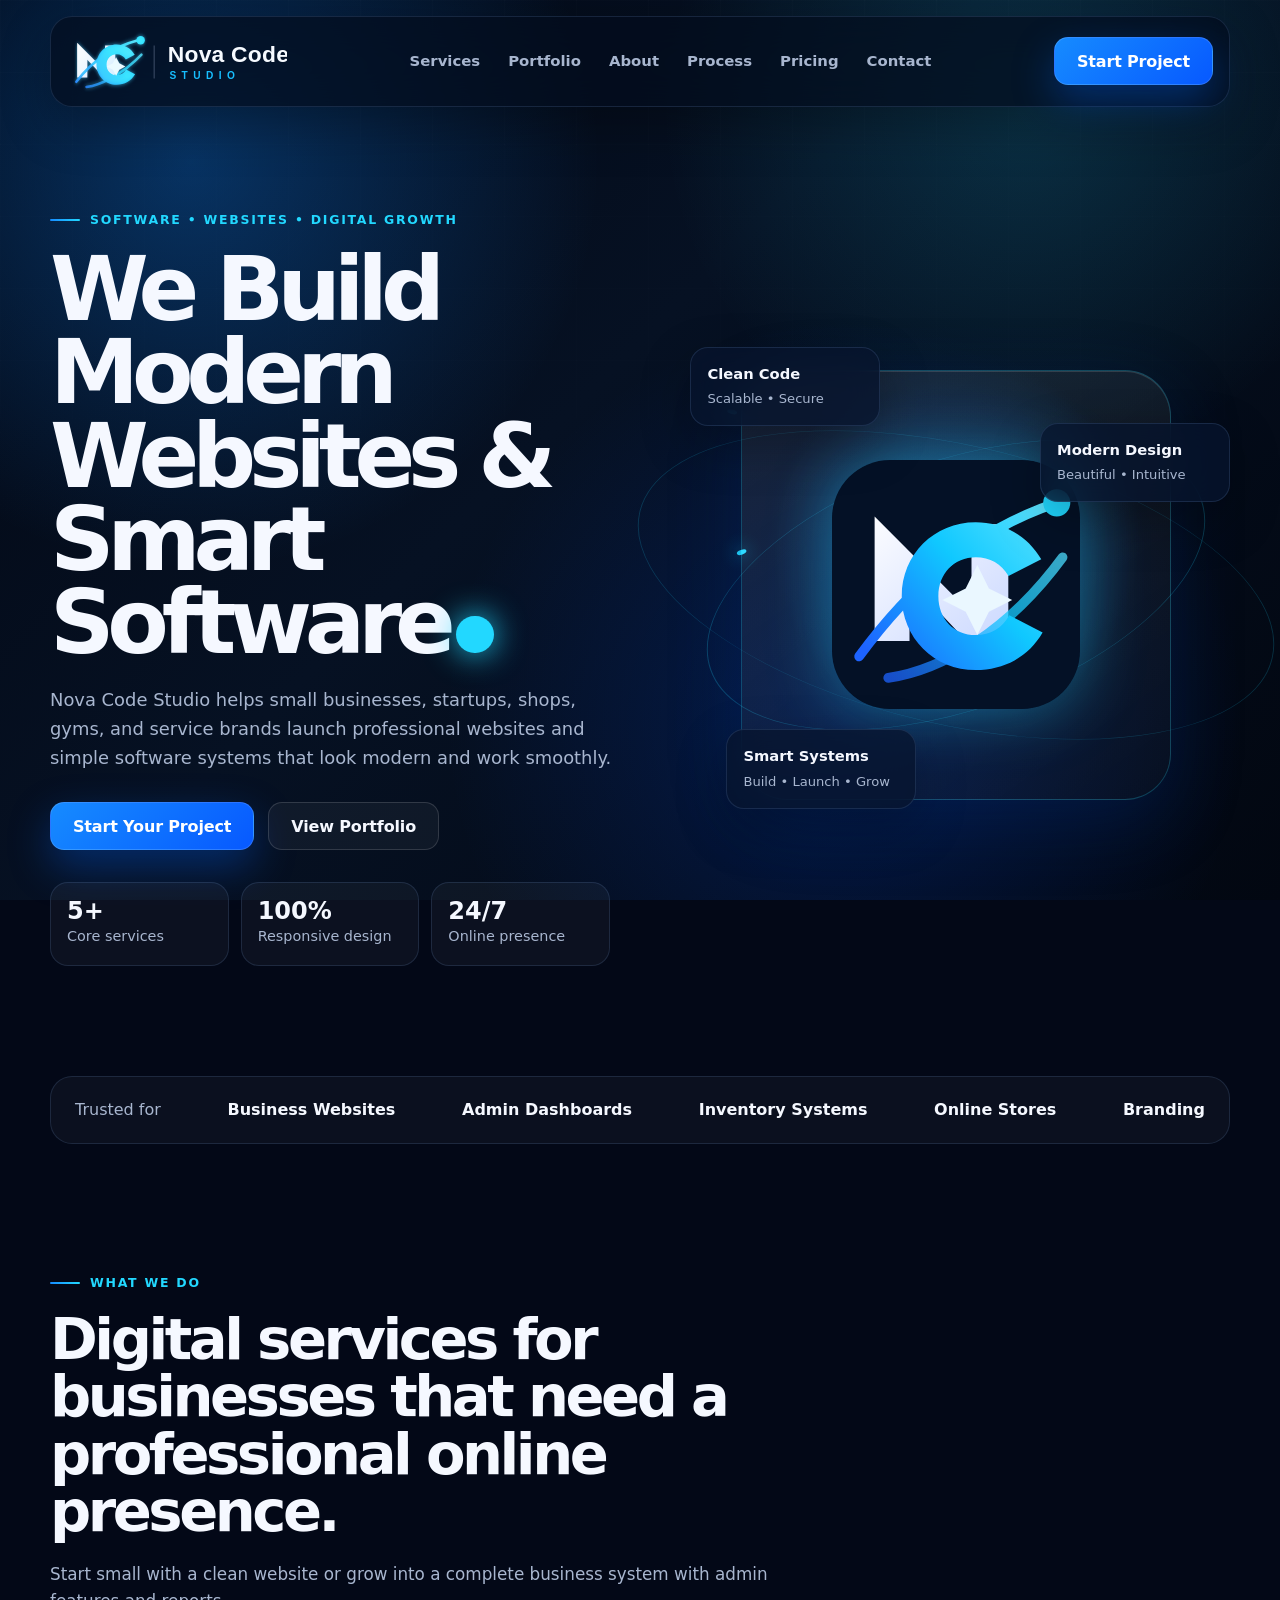
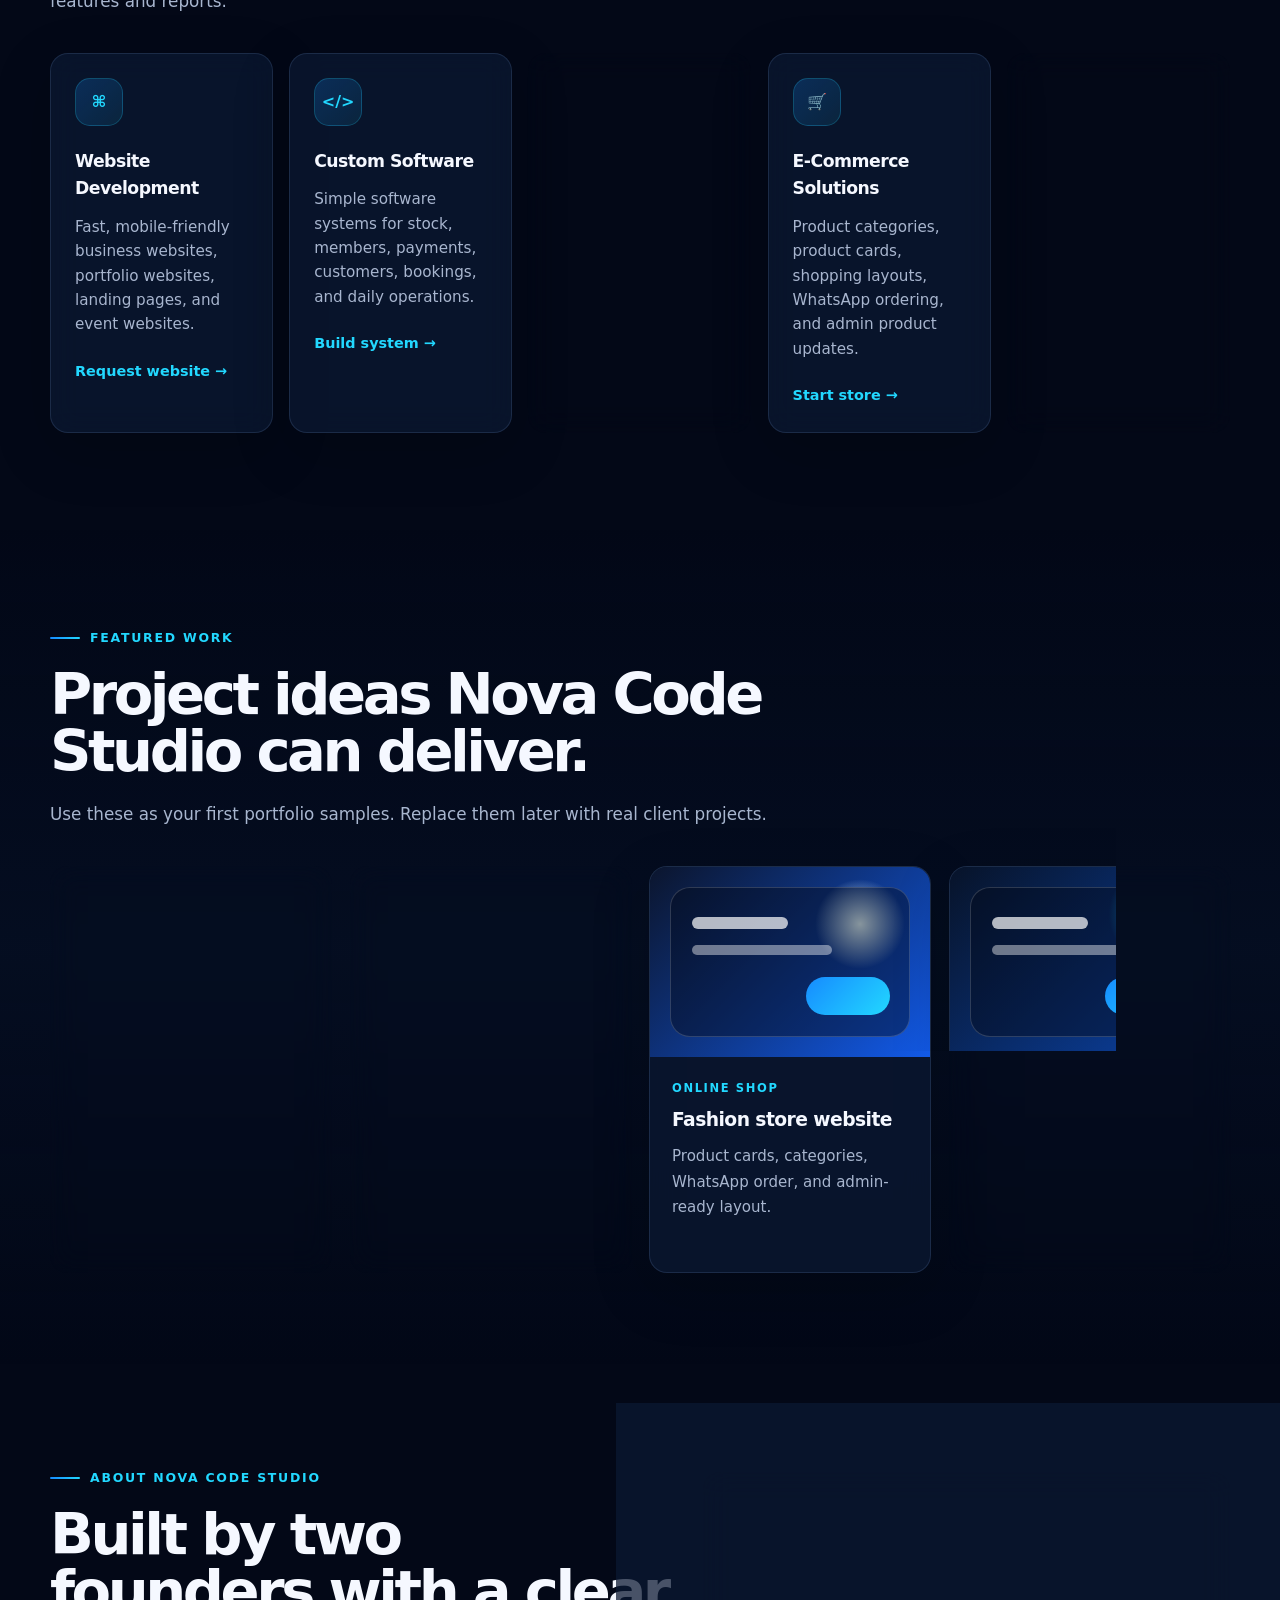
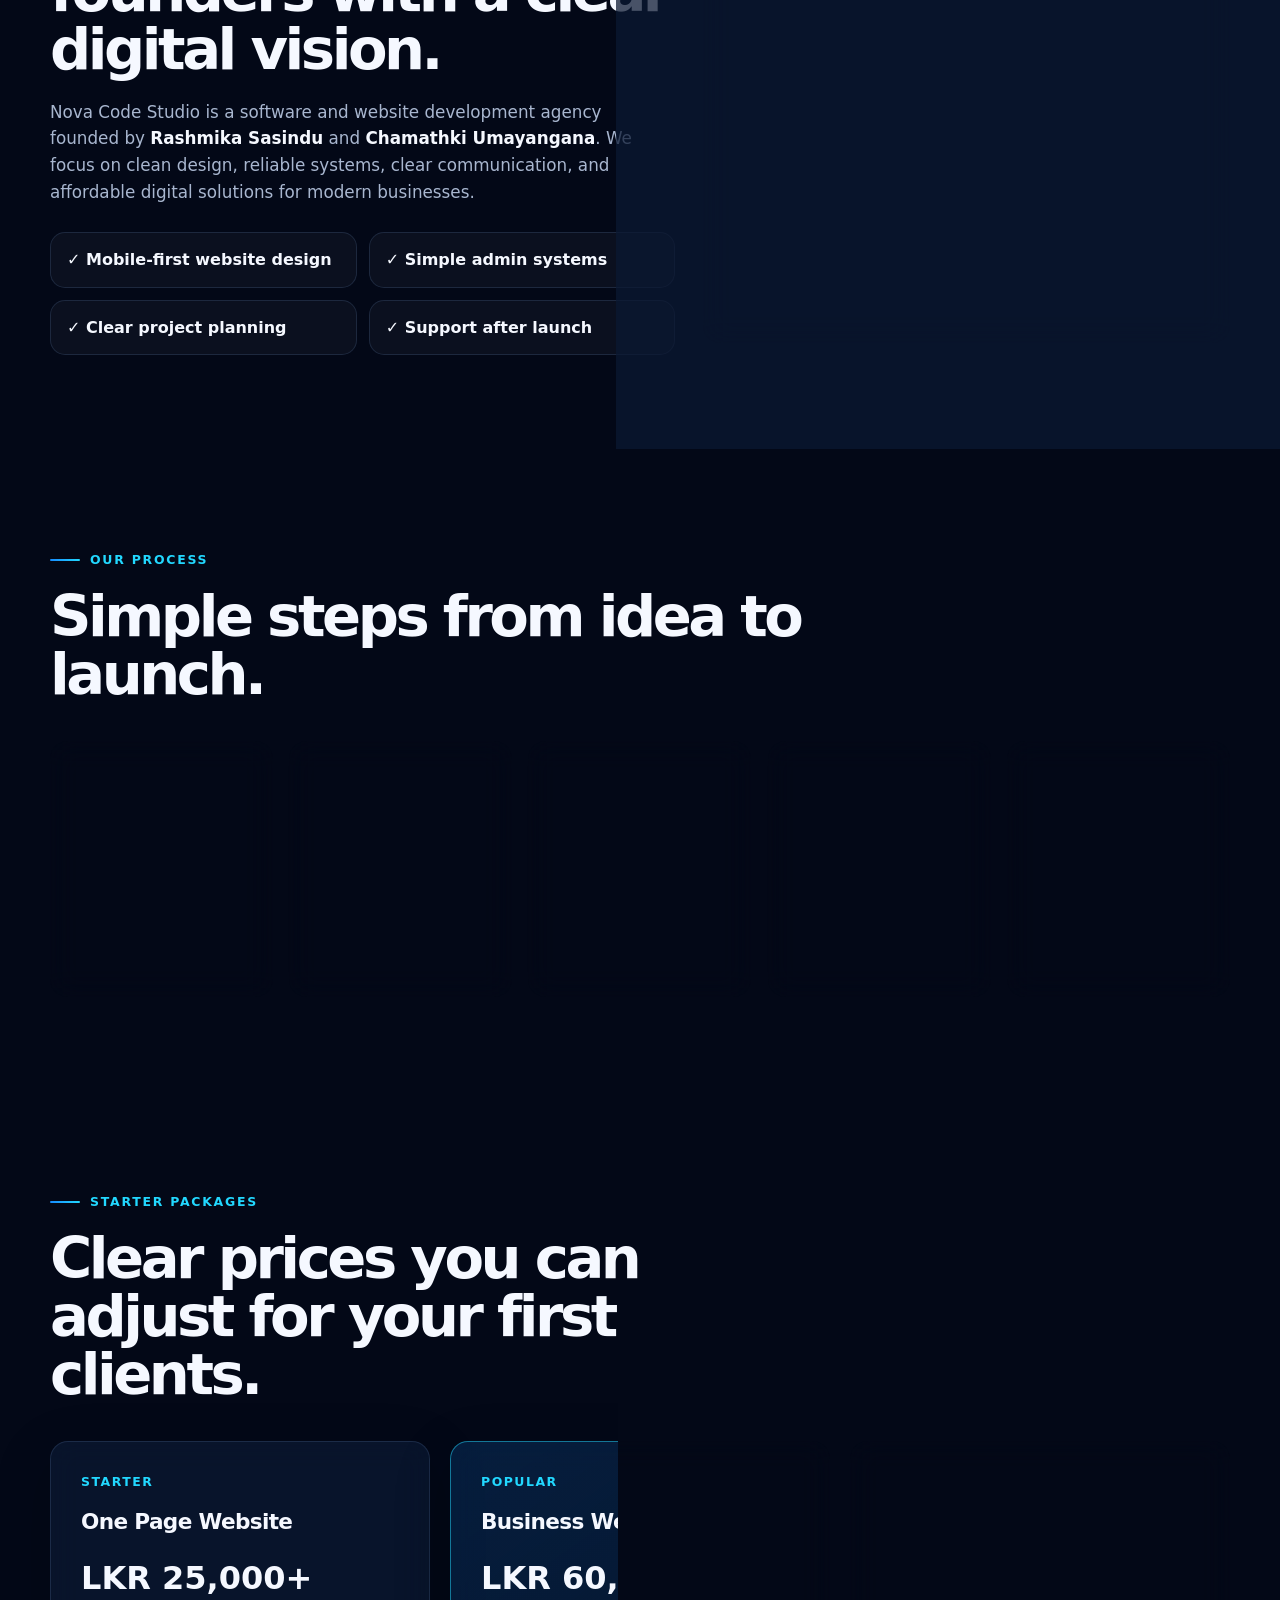
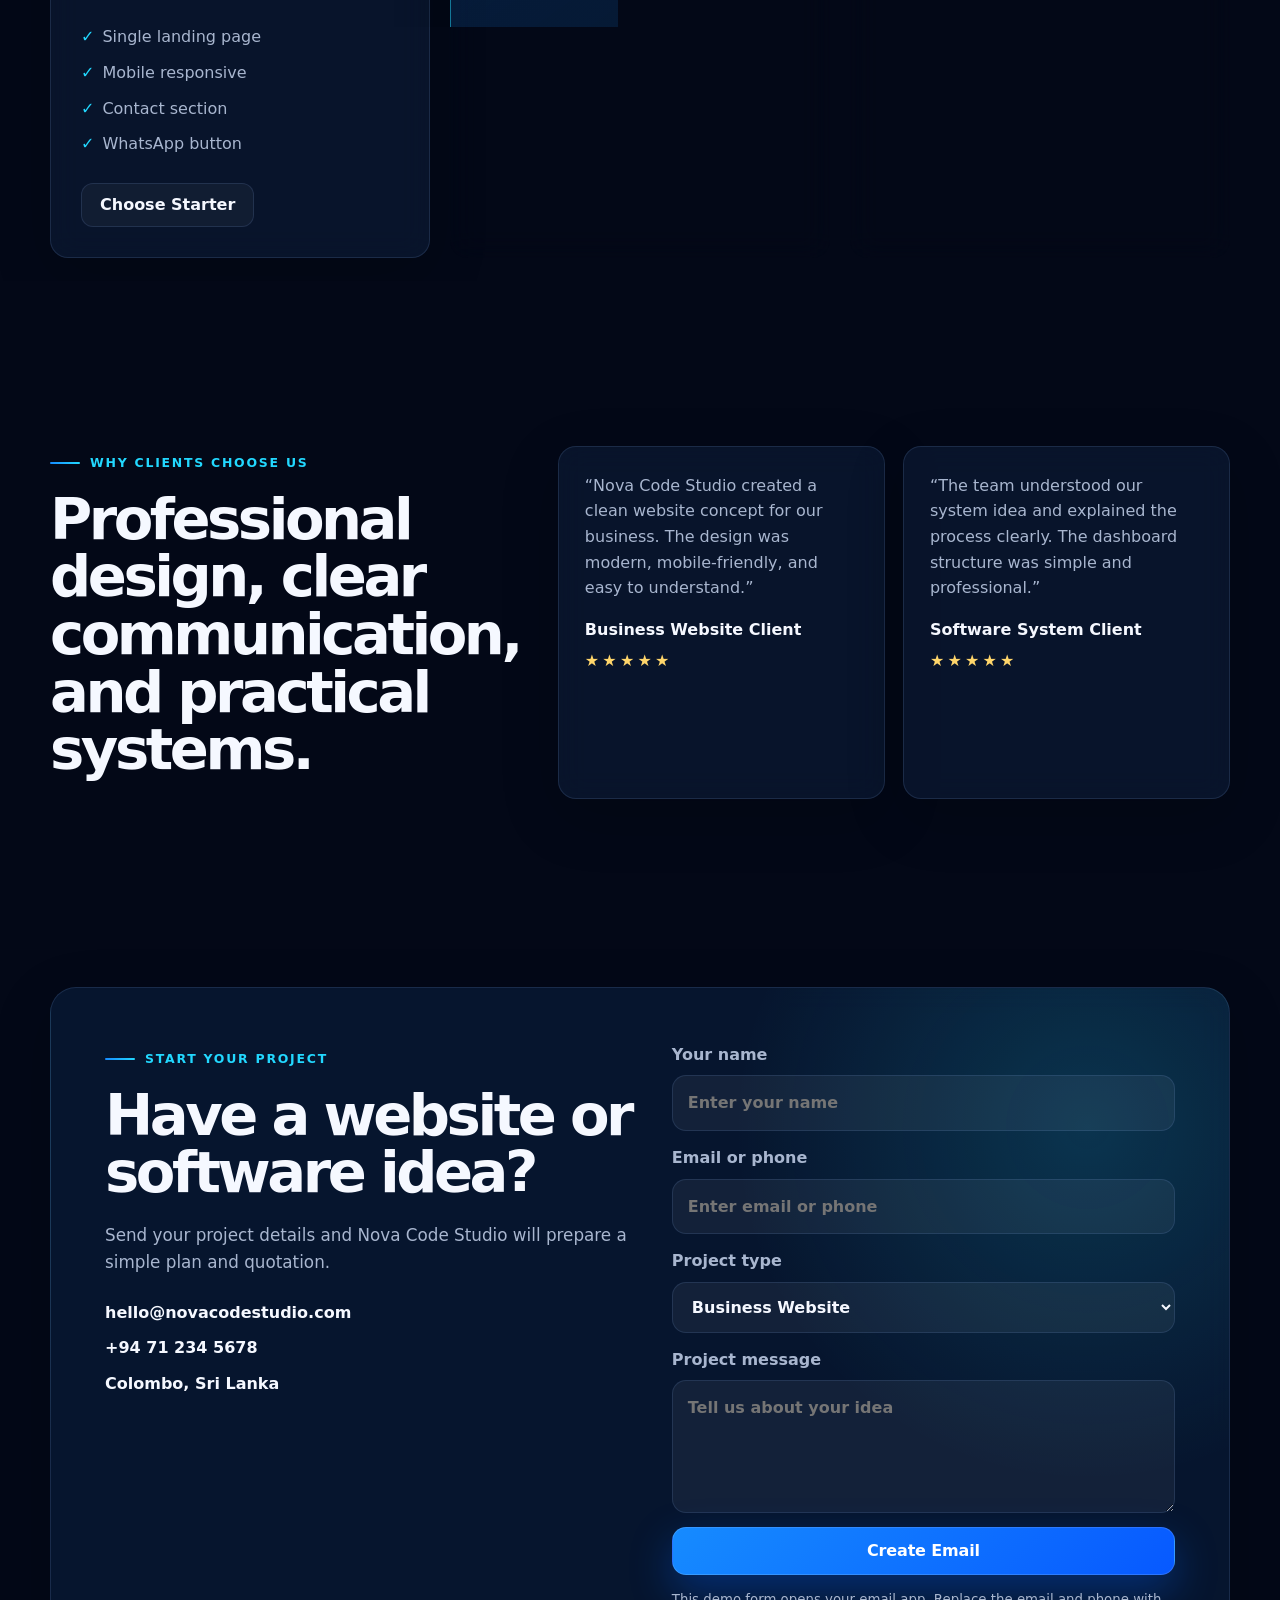
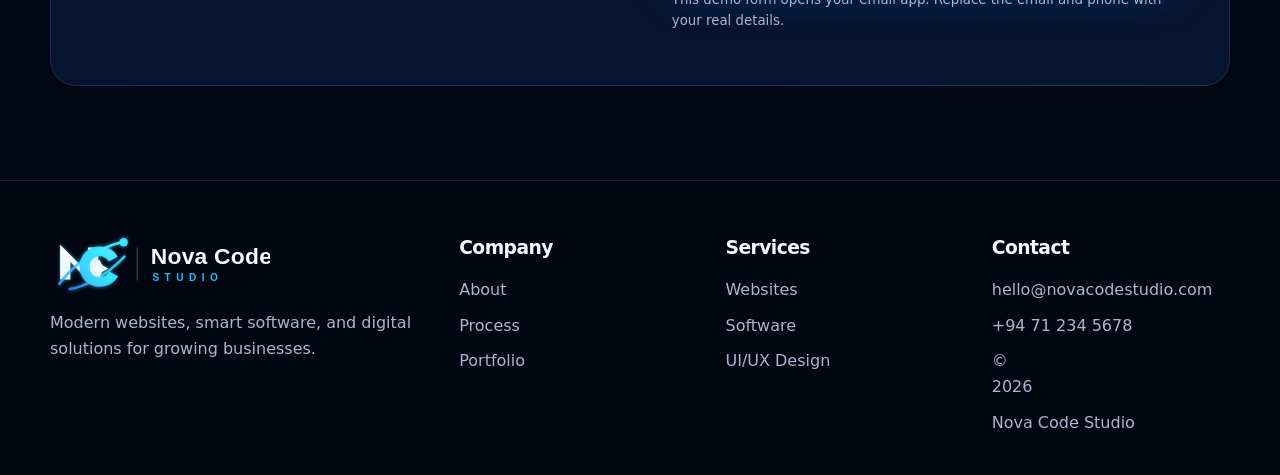
==== index.html @ e589b763 "Add files via upload" ====
<!DOCTYPE html>
<html lang="en">
<head>
  <meta charset="UTF-8" />
  <meta name="viewport" content="width=device-width, initial-scale=1.0" />
  <title>Nova Code Studio | Websites & Smart Software</title>
  <meta name="description" content="Nova Code Studio builds modern websites, custom software, UI/UX designs, e-commerce solutions, and digital systems for growing businesses." />
  <meta name="theme-color" content="#06152c" />
  <link rel="icon" href="favicon.svg" type="image/svg+xml" />
  <link rel="stylesheet" href="styles.css" />
</head>
<body>
  <div class="site-bg" aria-hidden="true"></div>

  <header class="header" id="home">
    <nav class="nav container" aria-label="Main navigation">
      <a class="brand" href="#home" aria-label="Nova Code Studio home">
        <img src="assets/nova-code-logo.svg" alt="Nova Code Studio logo" />
      </a>

      <button class="nav-toggle" type="button" aria-label="Open menu" aria-expanded="false">
        <span></span><span></span><span></span>
      </button>

      <div class="nav-menu" id="navMenu">
        <a href="#services">Services</a>
        <a href="#portfolio">Portfolio</a>
        <a href="#about">About</a>
        <a href="#process">Process</a>
        <a href="#pricing">Pricing</a>
        <a href="#contact">Contact</a>
      </div>

      <a class="nav-button" href="#contact">Start Project</a>
    </nav>

    <section class="hero container">
      <div class="hero-content reveal">
        <p class="eyebrow"><span></span> Software • Websites • Digital Growth</p>
        <h1>We Build Modern Websites & Smart Software</h1>
        <p class="hero-lead">
          Nova Code Studio helps small businesses, startups, shops, gyms, and service brands launch professional websites and simple software systems that look modern and work smoothly.
        </p>

        <div class="hero-actions">
          <a class="btn primary" href="#contact">Start Your Project</a>
          <a class="btn secondary" href="#portfolio">View Portfolio</a>
        </div>

        <div class="hero-stats" aria-label="Company highlights">
          <div><strong>5+</strong><span>Core services</span></div>
          <div><strong>100%</strong><span>Responsive design</span></div>
          <div><strong>24/7</strong><span>Online presence</span></div>
        </div>
      </div>

      <div class="hero-visual reveal" aria-label="Nova Code Studio visual brand graphic">
        <div class="orbit orbit-one"></div>
        <div class="orbit orbit-two"></div>
        <div class="hero-logo-card">
          <img src="assets/nova-code-icon.svg" alt="Nova Code Studio NC icon" />
        </div>
        <div class="floating-note note-one">
          <strong>Clean Code</strong>
          <span>Scalable • Secure</span>
        </div>
        <div class="floating-note note-two">
          <strong>Modern Design</strong>
          <span>Beautiful • Intuitive</span>
        </div>
        <div class="floating-note note-three">
          <strong>Smart Systems</strong>
          <span>Build • Launch • Grow</span>
        </div>
      </div>
    </section>
  </header>

  <main>
    <section class="section trusted-section">
      <div class="container trusted-row reveal">
        <span>Trusted for</span>
        <strong>Business Websites</strong>
        <strong>Admin Dashboards</strong>
        <strong>Inventory Systems</strong>
        <strong>Online Stores</strong>
        <strong>Branding</strong>
      </div>
    </section>

    <section class="section" id="services">
      <div class="container">
        <div class="section-heading reveal">
          <p class="eyebrow"><span></span> What we do</p>
          <h2>Digital services for businesses that need a professional online presence.</h2>
          <p>Start small with a clean website or grow into a complete business system with admin features and reports.</p>
        </div>

        <div class="service-grid">
          <article class="service-card reveal">
            <div class="service-icon">⌘</div>
            <h3>Website Development</h3>
            <p>Fast, mobile-friendly business websites, portfolio websites, landing pages, and event websites.</p>
            <a href="#contact">Request website →</a>
          </article>
          <article class="service-card reveal">
            <div class="service-icon">&lt;/&gt;</div>
            <h3>Custom Software</h3>
            <p>Simple software systems for stock, members, payments, customers, bookings, and daily operations.</p>
            <a href="#contact">Build system →</a>
          </article>
          <article class="service-card reveal">
            <div class="service-icon">◆</div>
            <h3>UI/UX Design</h3>
            <p>Clean layouts, modern colors, user-friendly forms, attractive screens, and polished visual design.</p>
            <a href="#contact">Design screens →</a>
          </article>
          <article class="service-card reveal">
            <div class="service-icon">🛒</div>
            <h3>E-Commerce Solutions</h3>
            <p>Product categories, product cards, shopping layouts, WhatsApp ordering, and admin product updates.</p>
            <a href="#contact">Start store →</a>
          </article>
          <article class="service-card reveal">
            <div class="service-icon">⚙</div>
            <h3>Maintenance & Support</h3>
            <p>Website updates, bug fixing, hosting support, backups, speed improvements, and monthly changes.</p>
            <a href="#contact">Get support →</a>
          </article>
        </div>
      </div>
    </section>

    <section class="section split-section" id="portfolio">
      <div class="container">
        <div class="section-heading reveal">
          <p class="eyebrow"><span></span> Featured work</p>
          <h2>Project ideas Nova Code Studio can deliver.</h2>
          <p>Use these as your first portfolio samples. Replace them later with real client projects.</p>
        </div>

        <div class="portfolio-grid">
          <article class="project-card reveal">
            <div class="project-preview tourism">
              <span></span><span></span><span></span>
            </div>
            <div class="project-body">
              <p>Travel Website</p>
              <h3>Tour package booking site</h3>
              <span>Beautiful location pages, packages, gallery, and inquiry form.</span>
            </div>
          </article>
          <article class="project-card reveal">
            <div class="project-preview gym">
              <span></span><span></span><span></span>
            </div>
            <div class="project-body">
              <p>Gym System</p>
              <h3>Member management dashboard</h3>
              <span>Members, payments, attendance, packages, and reports.</span>
            </div>
          </article>
          <article class="project-card reveal">
            <div class="project-preview shop">
              <span></span><span></span><span></span>
            </div>
            <div class="project-body">
              <p>Online Shop</p>
              <h3>Fashion store website</h3>
              <span>Product cards, categories, WhatsApp order, and admin-ready layout.</span>
            </div>
          </article>
          <article class="project-card reveal">
            <div class="project-preview pos">
              <span></span><span></span><span></span>
            </div>
            <div class="project-body">
              <p>POS Software</p>
              <h3>Inventory and sales system</h3>
              <span>Stock, billing, customer records, sales history, and analytics.</span>
            </div>
          </article>
        </div>
      </div>
    </section>

    <section class="section about-section" id="about">
      <div class="container about-grid">
        <div class="about-copy reveal">
          <p class="eyebrow"><span></span> About Nova Code Studio</p>
          <h2>Built by two founders with a clear digital vision.</h2>
          <p>
            Nova Code Studio is a software and website development agency founded by <strong>Rashmika Sasindu</strong> and <strong>Chamathki Umayangana</strong>. We focus on clean design, reliable systems, clear communication, and affordable digital solutions for modern businesses.
          </p>
          <div class="about-points">
            <span>✓ Mobile-first website design</span>
            <span>✓ Simple admin systems</span>
            <span>✓ Clear project planning</span>
            <span>✓ Support after launch</span>
          </div>
        </div>

        <div class="founder-panel reveal">
          <article class="founder-card">
            <div class="avatar male">RS</div>
            <div>
              <h3>Rashmika Sasindu</h3>
              <p>Co-Founder • Project & Client Lead</p>
            </div>
          </article>
          <article class="founder-card">
            <div class="avatar female">CU</div>
            <div>
              <h3>Chamathki Umayangana</h3>
              <p>Co-Founder • Design & Software Lead</p>
            </div>
          </article>
          <div class="mini-dashboard">
            <div><span></span><strong>Project plan</strong></div>
            <div><span></span><strong>Design system</strong></div>
            <div><span></span><strong>Code build</strong></div>
            <div><span></span><strong>Launch support</strong></div>
          </div>
        </div>
      </div>
    </section>

    <section class="section process-section" id="process">
      <div class="container">
        <div class="section-heading reveal">
          <p class="eyebrow"><span></span> Our process</p>
          <h2>Simple steps from idea to launch.</h2>
        </div>

        <div class="process-grid">
          <article class="step-card reveal"><strong>01</strong><h3>Discover</h3><p>We understand your business, target customers, features, and goals.</p></article>
          <article class="step-card reveal"><strong>02</strong><h3>Plan</h3><p>We prepare the page structure, features, timeline, and project flow.</p></article>
          <article class="step-card reveal"><strong>03</strong><h3>Design</h3><p>We create a clean, modern interface that fits your brand.</p></article>
          <article class="step-card reveal"><strong>04</strong><h3>Develop</h3><p>We build the website or system with responsive, clean code.</p></article>
          <article class="step-card reveal"><strong>05</strong><h3>Deliver</h3><p>We test, launch, guide you, and support improvements after launch.</p></article>
        </div>
      </div>
    </section>

    <section class="section pricing-section" id="pricing">
      <div class="container">
        <div class="section-heading reveal">
          <p class="eyebrow"><span></span> Starter packages</p>
          <h2>Clear prices you can adjust for your first clients.</h2>
        </div>

        <div class="pricing-grid">
          <article class="price-card reveal">
            <p>Starter</p>
            <h3>One Page Website</h3>
            <strong>LKR 25,000+</strong>
            <ul>
              <li>Single landing page</li>
              <li>Mobile responsive</li>
              <li>Contact section</li>
              <li>WhatsApp button</li>
            </ul>
            <a href="#contact">Choose Starter</a>
          </article>
          <article class="price-card featured reveal">
            <p>Popular</p>
            <h3>Business Website</h3>
            <strong>LKR 60,000+</strong>
            <ul>
              <li>Up to 5 pages</li>
              <li>Services and gallery</li>
              <li>SEO basics</li>
              <li>Professional design</li>
            </ul>
            <a href="#contact">Choose Business</a>
          </article>
          <article class="price-card reveal">
            <p>Advanced</p>
            <h3>Software System</h3>
            <strong>LKR 150,000+</strong>
            <ul>
              <li>Login and dashboard</li>
              <li>Database features</li>
              <li>Reports and records</li>
              <li>Training support</li>
            </ul>
            <a href="#contact">Discuss System</a>
          </article>
        </div>
      </div>
    </section>

    <section class="section testimonials-section">
      <div class="container testimonial-grid">
        <div class="testimonial-copy reveal">
          <p class="eyebrow"><span></span> Why clients choose us</p>
          <h2>Professional design, clear communication, and practical systems.</h2>
        </div>
        <article class="testimonial-card reveal">
          <p>“Nova Code Studio created a clean website concept for our business. The design was modern, mobile-friendly, and easy to understand.”</p>
          <strong>Business Website Client</strong>
          <span>★★★★★</span>
        </article>
        <article class="testimonial-card reveal">
          <p>“The team understood our system idea and explained the process clearly. The dashboard structure was simple and professional.”</p>
          <strong>Software System Client</strong>
          <span>★★★★★</span>
        </article>
      </div>
    </section>

    <section class="section contact-section" id="contact">
      <div class="container contact-card reveal">
        <div>
          <p class="eyebrow"><span></span> Start your project</p>
          <h2>Have a website or software idea?</h2>
          <p>Send your project details and Nova Code Studio will prepare a simple plan and quotation.</p>
          <div class="contact-links">
            <a href="mailto:hello@novacodestudio.com">hello@novacodestudio.com</a>
            <a href="tel:+94712345678">+94 71 234 5678</a>
            <span>Colombo, Sri Lanka</span>
          </div>
        </div>

        <form class="contact-form" id="contactForm">
          <label>
            Your name
            <input type="text" name="name" placeholder="Enter your name" required />
          </label>
          <label>
            Email or phone
            <input type="text" name="contact" placeholder="Enter email or phone" required />
          </label>
          <label>
            Project type
            <select name="type">
              <option>Business Website</option>
              <option>E-Commerce Website</option>
              <option>Custom Software</option>
              <option>UI/UX Design</option>
              <option>Support & Maintenance</option>
            </select>
          </label>
          <label>
            Project message
            <textarea name="message" rows="4" placeholder="Tell us about your idea"></textarea>
          </label>
          <button class="btn primary" type="submit">Create Email</button>
          <small>This demo form opens your email app. Replace the email and phone with your real details.</small>
        </form>
      </div>
    </section>
  </main>

  <footer class="footer">
    <div class="container footer-grid">
      <div>
        <img src="assets/nova-code-logo.svg" alt="Nova Code Studio logo" />
        <p>Modern websites, smart software, and digital solutions for growing businesses.</p>
      </div>
      <div>
        <h3>Company</h3>
        <a href="#about">About</a>
        <a href="#process">Process</a>
        <a href="#portfolio">Portfolio</a>
      </div>
      <div>
        <h3>Services</h3>
        <a href="#services">Websites</a>
        <a href="#services">Software</a>
        <a href="#services">UI/UX Design</a>
      </div>
      <div>
        <h3>Contact</h3>
        <a href="mailto:hello@novacodestudio.com">hello@novacodestudio.com</a>
        <a href="tel:+94712345678">+94 71 234 5678</a>
        <span>© <span id="year"></span> Nova Code Studio</span>
      </div>
    </div>
  </footer>

  <script src="script.js"></script>
</body>
</html>
---- styles.css ----
:root {
  --bg: #030817;
  --bg-soft: #06152c;
  --card: rgba(11, 25, 50, 0.74);
  --card-strong: rgba(12, 33, 68, 0.92);
  --text: #f5f8ff;
  --muted: #a8b6cf;
  --line: rgba(113, 151, 206, 0.18);
  --blue: #168bff;
  --cyan: #22d8ff;
  --blue-dark: #0759ff;
  --shadow: 0 22px 70px rgba(0, 48, 125, 0.28);
  --radius: 26px;
  --radius-sm: 18px;
  --max: 1180px;
}

* { box-sizing: border-box; }
html { scroll-behavior: smooth; }
body {
  margin: 0;
  font-family: Inter, ui-sans-serif, system-ui, -apple-system, BlinkMacSystemFont, "Segoe UI", Arial, sans-serif;
  background: var(--bg);
  color: var(--text);
  line-height: 1.6;
  overflow-x: hidden;
}

body::selection { background: var(--cyan); color: #001224; }

a { color: inherit; text-decoration: none; }
img { max-width: 100%; display: block; }
button, input, textarea, select { font: inherit; }

.site-bg {
  position: fixed;
  inset: 0;
  pointer-events: none;
  z-index: -1;
  background:
    radial-gradient(circle at 15% 18%, rgba(15, 135, 255, .32), transparent 31%),
    radial-gradient(circle at 80% 12%, rgba(34, 216, 255, .16), transparent 28%),
    radial-gradient(circle at 66% 80%, rgba(0, 80, 255, .22), transparent 36%),
    linear-gradient(135deg, #020713 0%, #061123 45%, #020711 100%);
}

.container {
  width: min(var(--max), calc(100% - 40px));
  margin-inline: auto;
}

.header {
  min-height: 100vh;
  position: relative;
  overflow: hidden;
}
.header::before {
  content: "";
  position: absolute;
  inset: 0;
  background:
    linear-gradient(rgba(255,255,255,.035) 1px, transparent 1px),
    linear-gradient(90deg, rgba(255,255,255,.035) 1px, transparent 1px);
  background-size: 72px 72px;
  mask-image: linear-gradient(to bottom, black, transparent 80%);
  opacity: .42;
}

.nav {
  position: sticky;
  top: 16px;
  z-index: 30;
  display: flex;
  align-items: center;
  justify-content: space-between;
  gap: 22px;
  margin-top: 16px;
  padding: 14px 16px;
  border: 1px solid var(--line);
  border-radius: 22px;
  background: rgba(4, 13, 30, .72);
  backdrop-filter: blur(18px);
  box-shadow: 0 18px 50px rgba(0,0,0,.28);
}
.brand { display: inline-flex; align-items: center; width: 220px; flex: 0 0 auto; }
.brand img { width: 220px; height: auto; }

.nav-menu {
  display: flex;
  align-items: center;
  gap: 28px;
  color: var(--muted);
  font-weight: 700;
  font-size: .93rem;
}
.nav-menu a { transition: .25s ease; }
.nav-menu a:hover { color: var(--cyan); }
.nav-button,
.btn {
  display: inline-flex;
  align-items: center;
  justify-content: center;
  gap: 10px;
  min-height: 48px;
  padding: 0 22px;
  border-radius: 14px;
  border: 1px solid rgba(255,255,255,.14);
  font-weight: 800;
  letter-spacing: -.01em;
  transition: transform .25s ease, box-shadow .25s ease, border-color .25s ease;
  cursor: pointer;
}
.nav-button,
.btn.primary {
  background: linear-gradient(135deg, var(--blue), var(--blue-dark));
  color: white;
  box-shadow: 0 16px 40px rgba(0, 100, 255, .34);
}
.btn.secondary {
  background: rgba(255,255,255,.045);
  color: var(--text);
}
.nav-button:hover,
.btn:hover { transform: translateY(-3px); border-color: rgba(34,216,255,.55); }
.btn.primary:hover { box-shadow: 0 20px 55px rgba(34, 216, 255, .28); }

.nav-toggle {
  display: none;
  width: 46px;
  height: 42px;
  border-radius: 12px;
  border: 1px solid var(--line);
  background: rgba(255,255,255,.055);
  cursor: pointer;
}
.nav-toggle span {
  display: block;
  width: 20px;
  height: 2px;
  margin: 5px auto;
  background: white;
  border-radius: 10px;
}

.hero {
  position: relative;
  z-index: 2;
  display: grid;
  grid-template-columns: minmax(0, 1fr) minmax(380px, .95fr);
  align-items: center;
  gap: 56px;
  padding: 96px 0 82px;
}
.eyebrow {
  display: inline-flex;
  align-items: center;
  gap: 10px;
  margin: 0 0 18px;
  text-transform: uppercase;
  letter-spacing: .14em;
  color: var(--cyan);
  font-weight: 900;
  font-size: .78rem;
}
.eyebrow span {
  width: 30px;
  height: 2px;
  border-radius: 10px;
  background: linear-gradient(90deg, var(--blue), var(--cyan));
}

h1, h2, h3, p { margin-top: 0; }
h1 {
  max-width: 800px;
  margin-bottom: 22px;
  font-size: clamp(3rem, 7vw, 6.7rem);
  line-height: .93;
  letter-spacing: -.08em;
}
h1::after {
  content: "";
  display: inline-block;
  width: .42em;
  height: .42em;
  margin-left: .08em;
  border-radius: 50%;
  background: var(--cyan);
  box-shadow: 0 0 32px var(--cyan);
}
h2 {
  font-size: clamp(2rem, 4.5vw, 4.2rem);
  line-height: 1;
  letter-spacing: -.06em;
  margin-bottom: 20px;
}
h3 { letter-spacing: -.03em; }
.hero-lead {
  max-width: 680px;
  color: var(--muted);
  font-size: 1.12rem;
  margin-bottom: 30px;
}
.hero-actions { display: flex; flex-wrap: wrap; gap: 14px; margin-bottom: 32px; }
.hero-stats {
  display: grid;
  grid-template-columns: repeat(3, minmax(0, 1fr));
  gap: 12px;
  max-width: 560px;
}
.hero-stats div {
  padding: 16px;
  border: 1px solid var(--line);
  border-radius: 18px;
  background: rgba(255,255,255,.04);
}
.hero-stats strong { display: block; font-size: 1.5rem; color: var(--text); line-height: 1; }
.hero-stats span { color: var(--muted); font-size: .9rem; }

.hero-visual {
  position: relative;
  min-height: 560px;
  display: grid;
  place-items: center;
}
.hero-logo-card {
  position: relative;
  width: min(430px, 72vw);
  aspect-ratio: 1;
  display: grid;
  place-items: center;
  border: 1px solid rgba(34,216,255,.24);
  border-radius: 46px;
  background:
    linear-gradient(145deg, rgba(255,255,255,.08), rgba(255,255,255,.018)),
    radial-gradient(circle at 50% 40%, rgba(22,139,255,.30), transparent 55%);
  box-shadow: var(--shadow), inset 0 1px 0 rgba(255,255,255,.13);
}
.hero-logo-card img { width: 58%; filter: drop-shadow(0 0 32px rgba(34,216,255,.42)); }
.orbit {
  position: absolute;
  width: 520px;
  aspect-ratio: 1;
  border: 1px solid rgba(34,216,255,.24);
  border-radius: 50%;
  transform: rotate(-19deg) scaleY(.48);
}
.orbit::after {
  content: "";
  position: absolute;
  top: 44px;
  left: 62px;
  width: 10px;
  height: 10px;
  border-radius: 50%;
  background: var(--cyan);
  box-shadow: 0 0 24px var(--cyan);
}
.orbit-two { width: 650px; transform: rotate(13deg) scaleY(.43); opacity: .75; }
.floating-note {
  position: absolute;
  width: 190px;
  padding: 14px 16px;
  border: 1px solid var(--line);
  border-radius: 18px;
  background: rgba(7, 21, 45, .76);
  backdrop-filter: blur(16px);
  box-shadow: 0 18px 50px rgba(0,0,0,.25);
}
.floating-note strong { display: block; font-size: .92rem; }
.floating-note span { color: var(--muted); font-size: .82rem; }
.note-one { top: 42px; left: 8px; }
.note-two { right: 0; top: 118px; }
.note-three { bottom: 56px; left: 44px; }

.section { position: relative; padding: 94px 0; }
.trusted-section { padding: 28px 0; }
.trusted-row {
  display: flex;
  align-items: center;
  justify-content: space-between;
  gap: 18px;
  flex-wrap: wrap;
  padding: 20px 24px;
  border: 1px solid var(--line);
  border-radius: 22px;
  background: rgba(255,255,255,.035);
  color: var(--muted);
}
.trusted-row strong { color: var(--text); }

.section-heading {
  max-width: 780px;
  margin-bottom: 38px;
}
.section-heading p:not(.eyebrow) { color: var(--muted); font-size: 1.05rem; }

.service-grid {
  display: grid;
  grid-template-columns: repeat(5, minmax(0, 1fr));
  gap: 16px;
}
.service-card,
.project-card,
.step-card,
.price-card,
.testimonial-card,
.contact-card,
.founder-panel {
  border: 1px solid var(--line);
  background: var(--card);
  border-radius: var(--radius-sm);
  box-shadow: 0 18px 58px rgba(0,0,0,.18);
  backdrop-filter: blur(14px);
}
.service-card {
  min-height: 286px;
  padding: 24px;
  transition: transform .25s ease, border-color .25s ease, background .25s ease;
}
.service-card:hover { transform: translateY(-8px); border-color: rgba(34,216,255,.46); background: var(--card-strong); }
.service-icon {
  width: 48px;
  height: 48px;
  display: grid;
  place-items: center;
  border-radius: 15px;
  margin-bottom: 22px;
  background: linear-gradient(135deg, rgba(22,139,255,.22), rgba(34,216,255,.09));
  color: var(--cyan);
  border: 1px solid rgba(34,216,255,.22);
  font-weight: 900;
}
.service-card h3 { margin-bottom: 12px; font-size: 1.08rem; }
.service-card p { color: var(--muted); font-size: .95rem; }
.service-card a { display: inline-block; margin-top: 8px; color: var(--cyan); font-weight: 800; font-size: .9rem; }

.split-section { background: linear-gradient(180deg, transparent, rgba(9,29,62,.25), transparent); }
.portfolio-grid {
  display: grid;
  grid-template-columns: repeat(4, minmax(0, 1fr));
  gap: 18px;
}
.project-card { overflow: hidden; transition: transform .25s ease, border-color .25s ease; }
.project-card:hover { transform: translateY(-8px); border-color: rgba(34,216,255,.46); }
.project-preview {
  position: relative;
  min-height: 190px;
  overflow: hidden;
  background: linear-gradient(135deg, rgba(22,139,255,.4), rgba(34,216,255,.15));
}
.project-preview::before {
  content: "";
  position: absolute;
  inset: 20px;
  border-radius: 20px;
  border: 1px solid rgba(255,255,255,.16);
  background: rgba(3,8,23,.42);
}
.project-preview span { position: absolute; border-radius: 99px; background: rgba(255,255,255,.7); }
.project-preview span:nth-child(1) { left: 42px; top: 50px; width: 96px; height: 12px; }
.project-preview span:nth-child(2) { left: 42px; top: 78px; width: 140px; height: 10px; opacity: .6; }
.project-preview span:nth-child(3) { right: 40px; bottom: 42px; width: 84px; height: 38px; background: linear-gradient(135deg, var(--blue), var(--cyan)); }
.tourism { background: radial-gradient(circle at 25% 35%, #38e3ff, transparent 26%), linear-gradient(135deg, #072a67, #0b894d); }
.gym { background: radial-gradient(circle at 70% 35%, #22d8ff, transparent 22%), linear-gradient(135deg, #0b1026, #173b7e); }
.shop { background: radial-gradient(circle at 75% 30%, #e6fbff, transparent 18%), linear-gradient(135deg, #0b152d, #125ae8); }
.pos { background: radial-gradient(circle at 75% 25%, #22d8ff, transparent 20%), linear-gradient(135deg, #071329, #0b45ad); }
.project-body { padding: 22px; }
.project-body p { color: var(--cyan); text-transform: uppercase; letter-spacing: .14em; font-size: .72rem; font-weight: 900; margin-bottom: 8px; }
.project-body h3 { margin-bottom: 8px; }
.project-body span { color: var(--muted); font-size: .94rem; }

.about-grid {
  display: grid;
  grid-template-columns: minmax(0, .95fr) minmax(360px, .8fr);
  gap: 28px;
  align-items: center;
}
.about-copy p:not(.eyebrow) { color: var(--muted); font-size: 1.05rem; }
.about-copy strong { color: var(--text); }
.about-points { display: grid; grid-template-columns: repeat(2, minmax(0,1fr)); gap: 12px; margin-top: 26px; }
.about-points span {
  padding: 14px 16px;
  border-radius: 15px;
  border: 1px solid var(--line);
  background: rgba(255,255,255,.035);
  color: var(--text);
  font-weight: 700;
}
.founder-panel { padding: 22px; position: relative; overflow: hidden; }
.founder-panel::before {
  content: "";
  position: absolute;
  width: 220px;
  height: 220px;
  right: -60px;
  top: -70px;
  border-radius: 50%;
  background: rgba(34,216,255,.16);
  filter: blur(24px);
}
.founder-card {
  position: relative;
  display: flex;
  align-items: center;
  gap: 16px;
  padding: 18px;
  border-radius: 18px;
  border: 1px solid var(--line);
  background: rgba(255,255,255,.04);
  margin-bottom: 14px;
}
.avatar {
  flex: 0 0 auto;
  width: 72px;
  height: 72px;
  display: grid;
  place-items: center;
  border-radius: 50%;
  font-weight: 950;
  font-size: 1.35rem;
  color: white;
  background: linear-gradient(135deg, var(--blue), var(--cyan));
  box-shadow: 0 14px 34px rgba(22,139,255,.28);
}
.avatar.female { background: linear-gradient(135deg, #1d63ff, #22d8ff 65%, #ffffff); color: #041126; }
.founder-card h3 { margin-bottom: 3px; }
.founder-card p { color: var(--muted); margin: 0; }
.mini-dashboard {
  position: relative;
  display: grid;
  grid-template-columns: repeat(2, minmax(0,1fr));
  gap: 12px;
  margin-top: 20px;
}
.mini-dashboard div {
  padding: 16px;
  border-radius: 16px;
  background: rgba(3,8,23,.56);
  border: 1px solid rgba(255,255,255,.1);
}
.mini-dashboard span {
  display: block;
  width: 42px;
  height: 8px;
  border-radius: 99px;
  margin-bottom: 12px;
  background: linear-gradient(90deg, var(--blue), var(--cyan));
}

.process-grid {
  display: grid;
  grid-template-columns: repeat(5, minmax(0,1fr));
  gap: 16px;
}
.step-card { padding: 24px; min-height: 210px; position: relative; overflow: hidden; }
.step-card::after {
  content: "";
  position: absolute;
  width: 90px;
  height: 90px;
  right: -30px;
  top: -30px;
  border-radius: 50%;
  background: rgba(34,216,255,.1);
}
.step-card strong { color: var(--cyan); font-size: 1.8rem; }
.step-card p { color: var(--muted); font-size: .94rem; }

.pricing-grid {
  display: grid;
  grid-template-columns: repeat(3, minmax(0, 1fr));
  gap: 20px;
}
.price-card { padding: 30px; }
.price-card.featured {
  border-color: rgba(34,216,255,.5);
  background: linear-gradient(145deg, rgba(22,139,255,.17), rgba(6,21,44,.92));
  transform: translateY(-12px);
}
.price-card p { color: var(--cyan); font-weight: 900; text-transform: uppercase; letter-spacing: .12em; font-size: .78rem; }
.price-card h3 { font-size: 1.35rem; margin-bottom: 14px; }
.price-card strong { display: block; font-size: 2rem; margin-bottom: 20px; }
.price-card ul { padding: 0; margin: 0 0 26px; list-style: none; color: var(--muted); }
.price-card li { margin-bottom: 10px; }
.price-card li::before { content: "✓"; color: var(--cyan); font-weight: 900; margin-right: 8px; }
.price-card a {
  display: inline-flex;
  min-height: 44px;
  align-items: center;
  padding: 0 18px;
  border-radius: 12px;
  border: 1px solid var(--line);
  color: var(--text);
  font-weight: 800;
  background: rgba(255,255,255,.04);
}
.price-card.featured a { background: linear-gradient(135deg, var(--blue), var(--blue-dark)); border-color: transparent; }

.testimonial-grid {
  display: grid;
  grid-template-columns: .95fr repeat(2, minmax(0, .75fr));
  gap: 18px;
  align-items: stretch;
}
.testimonial-copy { padding-right: 20px; }
.testimonial-card { padding: 26px; }
.testimonial-card p { color: var(--muted); }
.testimonial-card strong { display: block; margin-bottom: 6px; }
.testimonial-card span { color: #ffd66b; letter-spacing: .2em; }

.contact-card {
  display: grid;
  grid-template-columns: .9fr .85fr;
  gap: 34px;
  padding: clamp(26px, 5vw, 54px);
  background:
    radial-gradient(circle at 88% 20%, rgba(34,216,255,.16), transparent 30%),
    rgba(8, 24, 51, .86);
  border-radius: var(--radius);
}
.contact-card p:not(.eyebrow) { color: var(--muted); font-size: 1.05rem; }
.contact-links { display: grid; gap: 10px; margin-top: 24px; color: var(--text); font-weight: 800; }
.contact-links a:hover { color: var(--cyan); }
.contact-form { display: grid; gap: 14px; }
.contact-form label { display: grid; gap: 8px; color: var(--muted); font-weight: 700; }
.contact-form input,
.contact-form textarea,
.contact-form select {
  width: 100%;
  color: var(--text);
  background: rgba(255,255,255,.055);
  border: 1px solid var(--line);
  border-radius: 14px;
  outline: none;
  padding: 14px 15px;
  transition: border-color .25s ease, box-shadow .25s ease;
}
.contact-form input:focus,
.contact-form textarea:focus,
.contact-form select:focus { border-color: rgba(34,216,255,.68); box-shadow: 0 0 0 4px rgba(34,216,255,.08); }
.contact-form textarea { resize: vertical; }
.contact-form small { color: var(--muted); }

.footer {
  padding: 52px 0 30px;
  border-top: 1px solid var(--line);
  background: rgba(0,0,0,.24);
}
.footer-grid {
  display: grid;
  grid-template-columns: 1.6fr repeat(3, 1fr);
  gap: 28px;
}
.footer img { width: 220px; margin-bottom: 16px; }
.footer p, .footer a, .footer span { color: var(--muted); }
.footer h3 { margin-bottom: 14px; }
.footer a, .footer span { display: block; margin-bottom: 10px; }
.footer a:hover { color: var(--cyan); }

.reveal {
  opacity: 0;
  transform: translateY(22px);
  transition: opacity .7s ease, transform .7s ease;
}
.reveal.visible { opacity: 1; transform: translateY(0); }

@media (max-width: 1080px) {
  .service-grid { grid-template-columns: repeat(2, minmax(0, 1fr)); }
  .portfolio-grid { grid-template-columns: repeat(2, minmax(0, 1fr)); }
  .process-grid { grid-template-columns: repeat(2, minmax(0, 1fr)); }
  .hero { grid-template-columns: 1fr; padding-top: 72px; }
  .hero-visual { min-height: 480px; }
  .testimonial-grid { grid-template-columns: 1fr; }
}

@media (max-width: 840px) {
  .container { width: min(100% - 28px, var(--max)); }
  .nav { top: 10px; }
  .brand { width: 185px; }
  .brand img { width: 185px; }
  .nav-toggle { display: block; }
  .nav-button { display: none; }
  .nav-menu {
    position: absolute;
    left: 14px;
    right: 14px;
    top: calc(100% + 12px);
    display: none;
    flex-direction: column;
    align-items: stretch;
    gap: 0;
    padding: 12px;
    border: 1px solid var(--line);
    border-radius: 18px;
    background: rgba(4, 13, 30, .96);
  }
  .nav-menu.open { display: flex; }
  .nav-menu a { padding: 14px; border-radius: 12px; }
  .nav-menu a:hover { background: rgba(255,255,255,.055); }
  h1 { font-size: clamp(2.75rem, 15vw, 5rem); }
  .hero-stats { grid-template-columns: 1fr; }
  .hero-visual { min-height: 390px; }
  .hero-logo-card { width: min(330px, 80vw); border-radius: 34px; }
  .orbit { width: 410px; }
  .orbit-two { width: 500px; }
  .floating-note { width: 165px; }
  .note-one { left: 0; top: 20px; }
  .note-two { top: 95px; right: -5px; }
  .note-three { bottom: 24px; left: 10px; }
  .about-grid, .contact-card { grid-template-columns: 1fr; }
  .pricing-grid { grid-template-columns: 1fr; }
  .price-card.featured { transform: none; }
  .footer-grid { grid-template-columns: 1fr 1fr; }
}

@media (max-width: 600px) {
  .section { padding: 70px 0; }
  .service-grid, .portfolio-grid, .process-grid { grid-template-columns: 1fr; }
  .about-points, .mini-dashboard { grid-template-columns: 1fr; }
  .hero-actions { flex-direction: column; }
  .btn { width: 100%; }
  .trusted-row { justify-content: flex-start; }
  .contact-card { padding: 22px; }
  .founder-card { align-items: flex-start; }
  .footer-grid { grid-template-columns: 1fr; }
}
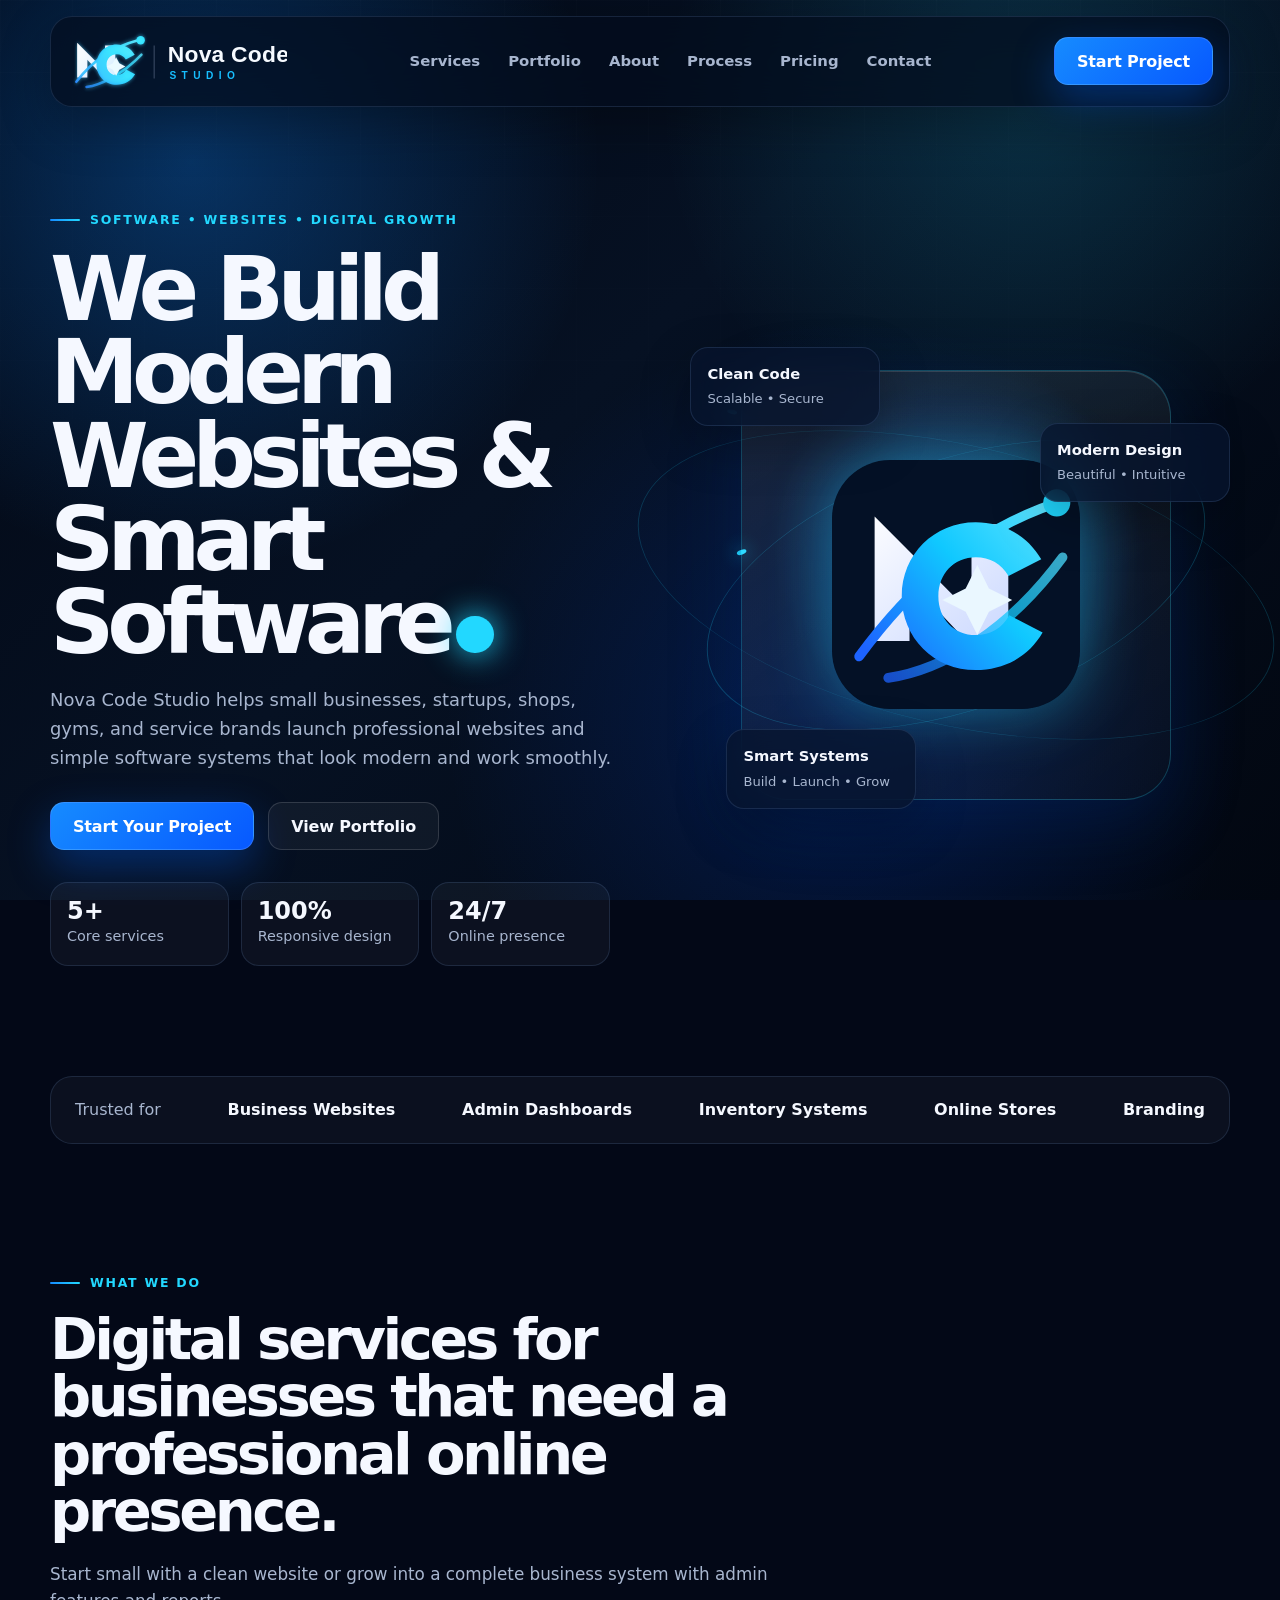
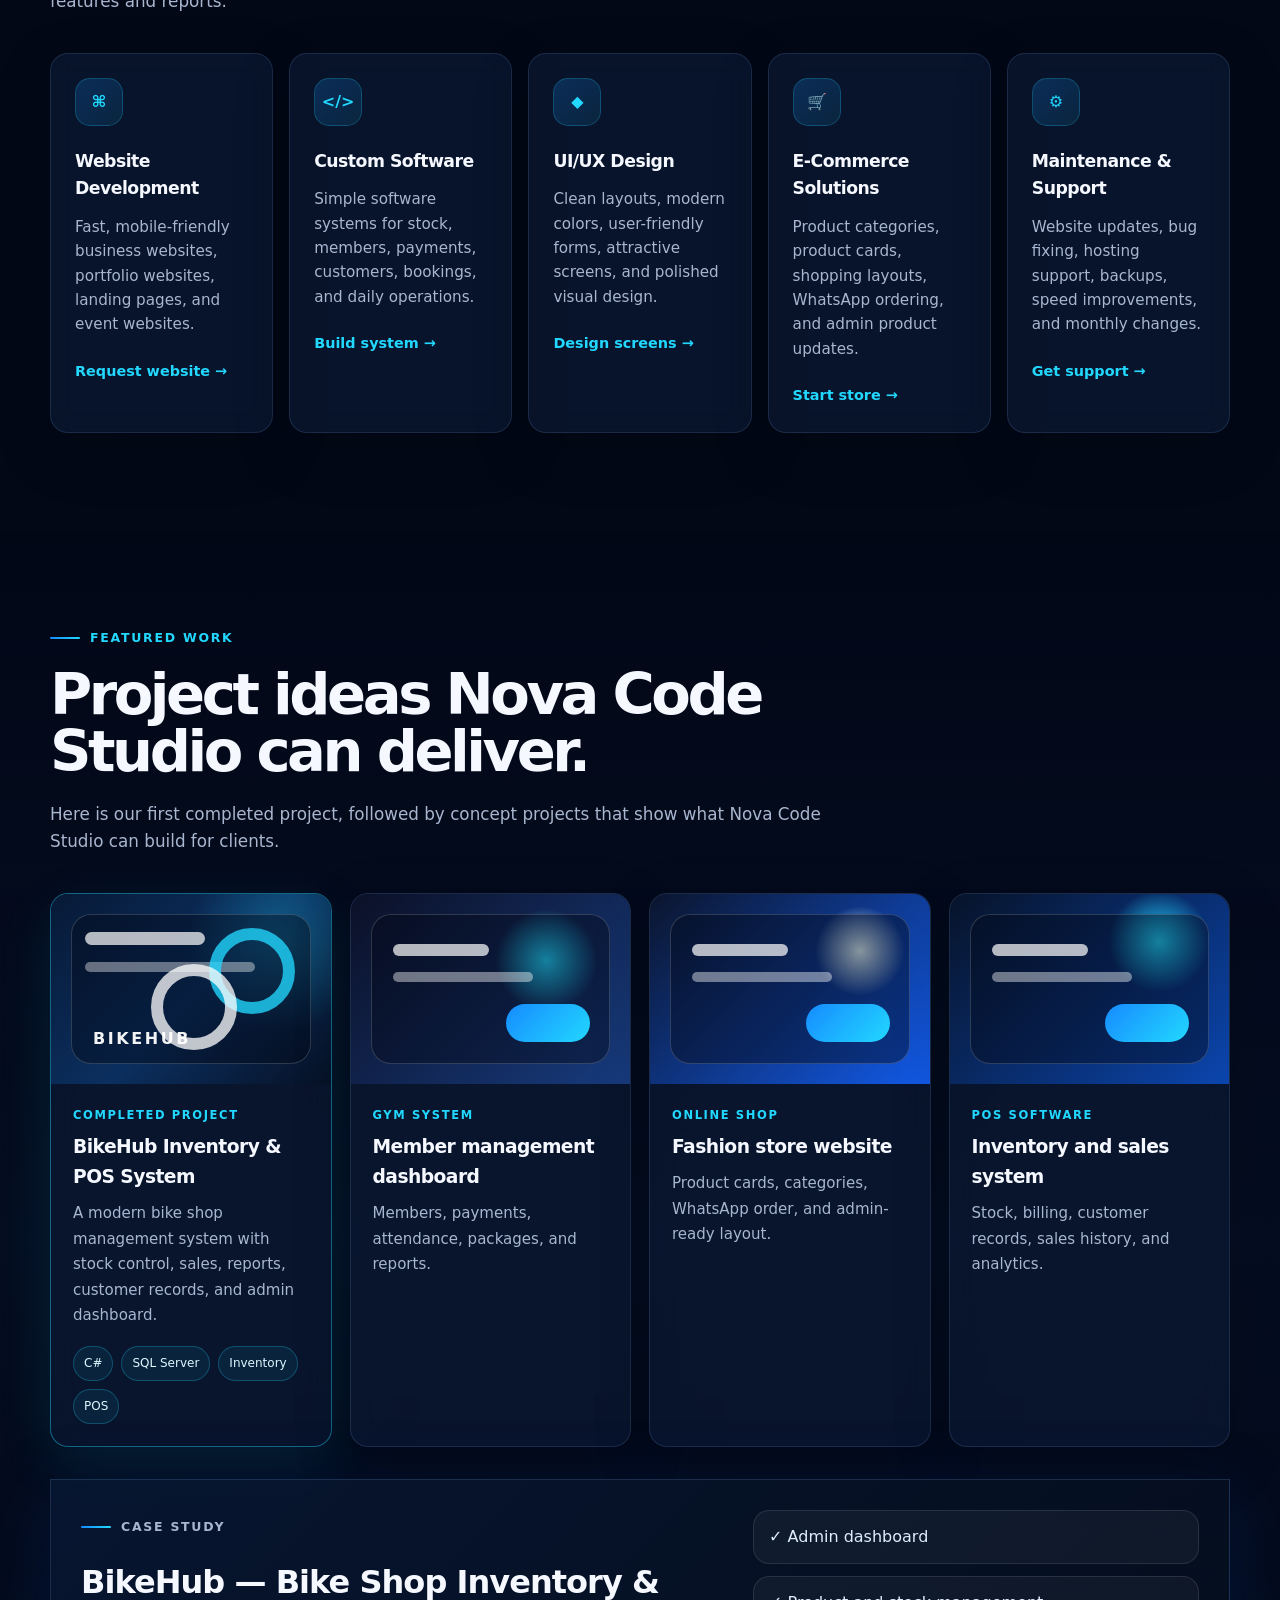
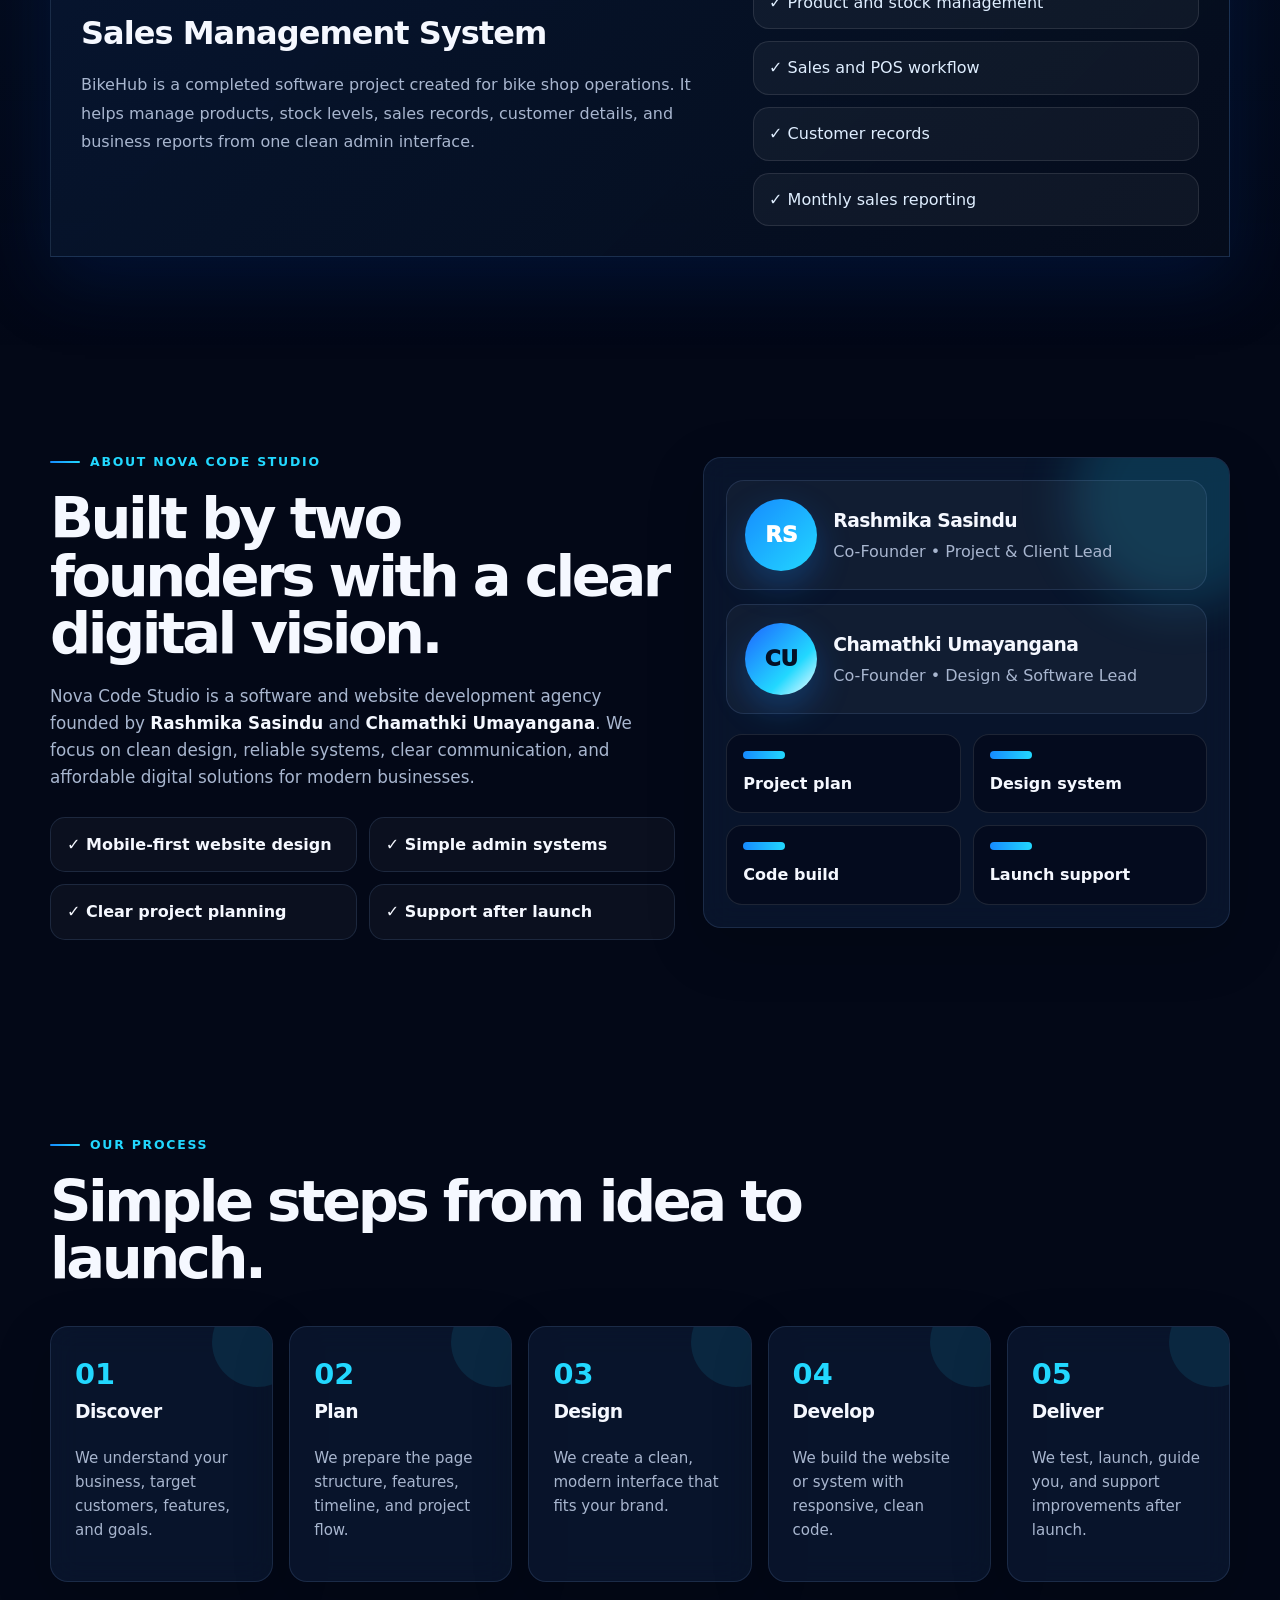
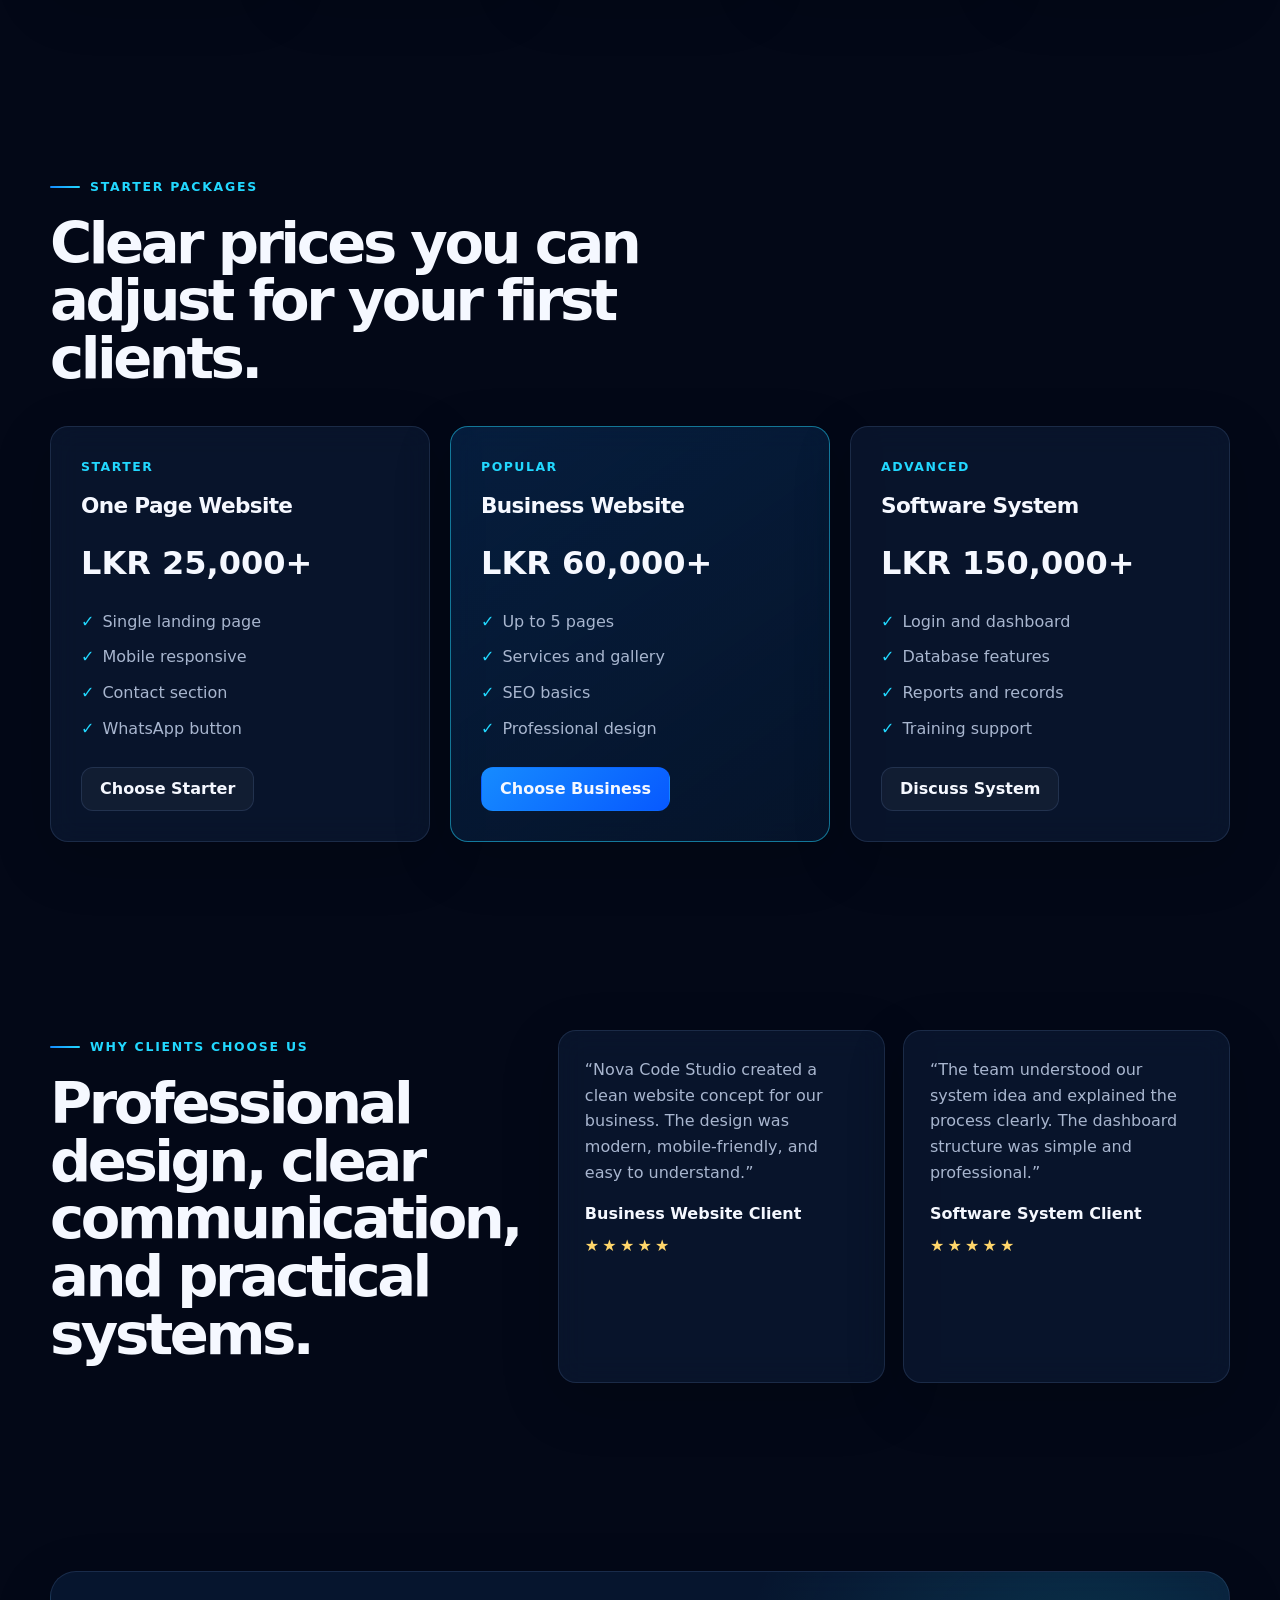
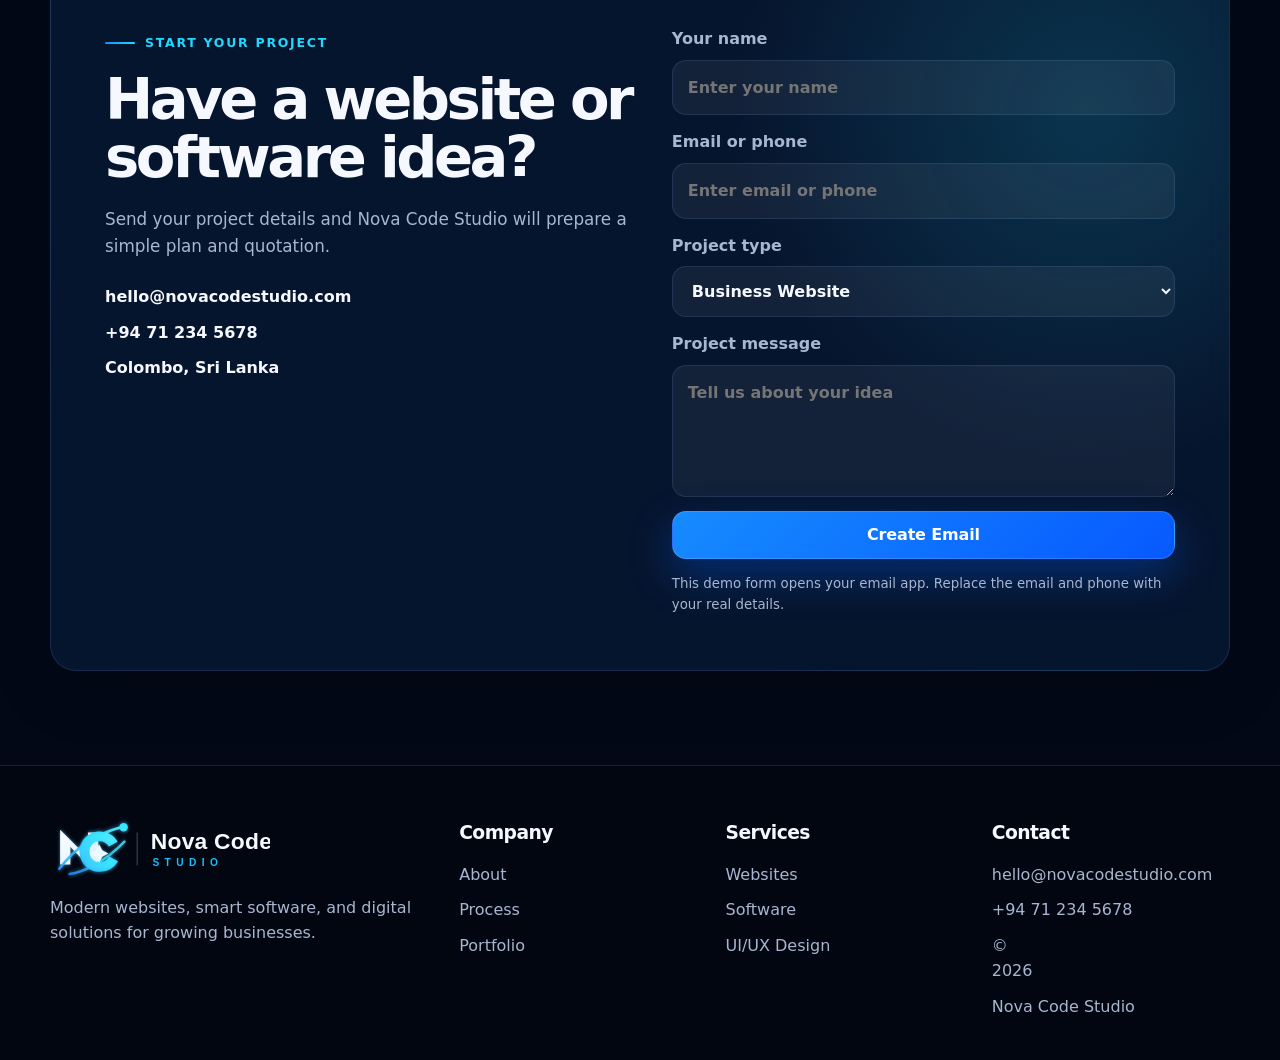
==== commit 9299649c: "Add files via upload" ====
--- a/index.html
+++ b/index.html
@@ -136,18 +136,24 @@
         <div class="section-heading reveal">
           <p class="eyebrow"><span></span> Featured work</p>
           <h2>Project ideas Nova Code Studio can deliver.</h2>
-          <p>Use these as your first portfolio samples. Replace them later with real client projects.</p>
+          <p>Here is our first completed project, followed by concept projects that show what Nova Code Studio can build for clients.</p>
         </div>
 
         <div class="portfolio-grid">
-          <article class="project-card reveal">
-            <div class="project-preview tourism">
-              <span></span><span></span><span></span>
+          <article class="project-card featured-project reveal">
+            <div class="project-preview bikehub">
+              <span></span><span></span><span></span><span></span>
             </div>
             <div class="project-body">
-              <p>Travel Website</p>
-              <h3>Tour package booking site</h3>
-              <span>Beautiful location pages, packages, gallery, and inquiry form.</span>
+              <p>Completed Project</p>
+              <h3>BikeHub Inventory & POS System</h3>
+              <span>A modern bike shop management system with stock control, sales, reports, customer records, and admin dashboard.</span>
+              <div class="project-tags">
+                <small>C#</small>
+                <small>SQL Server</small>
+                <small>Inventory</small>
+                <small>POS</small>
+              </div>
             </div>
           </article>
           <article class="project-card reveal">
@@ -180,6 +186,23 @@
               <span>Stock, billing, customer records, sales history, and analytics.</span>
             </div>
           </article>
+        </div>
+
+        <div class="case-study-card reveal">
+          <div>
+            <p class="eyebrow"><span></span> Case study</p>
+            <h3>BikeHub — Bike Shop Inventory & Sales Management System</h3>
+            <p>
+              BikeHub is a completed software project created for bike shop operations. It helps manage products, stock levels, sales records, customer details, and business reports from one clean admin interface.
+            </p>
+          </div>
+          <div class="case-study-list">
+            <span>✓ Admin dashboard</span>
+            <span>✓ Product and stock management</span>
+            <span>✓ Sales and POS workflow</span>
+            <span>✓ Customer records</span>
+            <span>✓ Monthly sales reporting</span>
+          </div>
         </div>
       </div>
     </section>
--- a/styles.css
+++ b/styles.css
@@ -563,6 +563,86 @@
   transition: opacity .7s ease, transform .7s ease;
 }
 .reveal.visible { opacity: 1; transform: translateY(0); }
+
+
+.project-card.featured-project {
+  border-color: rgba(34, 216, 255, .42);
+  box-shadow: 0 18px 55px rgba(34, 216, 255, .10);
+}
+
+.project-preview.bikehub {
+  background:
+    radial-gradient(circle at 82% 24%, rgba(34,216,255,.28), transparent 34%),
+    linear-gradient(135deg, #071936, #0b2f5f 52%, #061125);
+}
+
+.project-preview.bikehub::after {
+  content: "BIKEHUB";
+  position: absolute;
+  left: 42px;
+  bottom: 32px;
+  color: rgba(255,255,255,.95);
+  font-weight: 900;
+  letter-spacing: .16em;
+  font-size: 1rem;
+}
+
+.project-preview.bikehub span:nth-child(1) { left: 34px; top: 38px; width: 120px; height: 13px; }
+.project-preview.bikehub span:nth-child(2) { left: 34px; top: 68px; width: 170px; height: 10px; opacity: .55; }
+.project-preview.bikehub span:nth-child(3) { right: 36px; top: 34px; width: 86px; height: 86px; border: 12px solid rgba(34,216,255,.78); background: transparent; }
+.project-preview.bikehub span:nth-child(4) { right: 94px; bottom: 34px; width: 86px; height: 86px; border: 12px solid rgba(255,255,255,.75); background: transparent; }
+
+.project-tags {
+  display: flex;
+  flex-wrap: wrap;
+  gap: 8px;
+  margin-top: 18px;
+}
+
+.project-tags small {
+  color: #dff7ff;
+  border: 1px solid rgba(34,216,255,.25);
+  background: rgba(34,216,255,.08);
+  border-radius: 999px;
+  padding: 7px 10px;
+  font-size: .75rem;
+}
+
+.case-study-card {
+  margin-top: 32px;
+  display: grid;
+  grid-template-columns: 1.3fr .9fr;
+  gap: 28px;
+  align-items: start;
+  padding: 30px;
+  border: 1px solid rgba(120, 180, 255, .18);
+  border-radius: var(--radius-lg);
+  background: linear-gradient(135deg, rgba(8,24,52,.82), rgba(5,13,28,.92));
+  box-shadow: var(--shadow);
+}
+
+.case-study-card h3 {
+  font-size: clamp(1.4rem, 3vw, 2rem);
+  margin-bottom: 12px;
+}
+
+.case-study-card p {
+  color: var(--muted);
+  line-height: 1.8;
+}
+
+.case-study-list {
+  display: grid;
+  gap: 12px;
+}
+
+.case-study-list span {
+  color: #dfeeff;
+  border: 1px solid rgba(255,255,255,.10);
+  background: rgba(255,255,255,.045);
+  border-radius: 16px;
+  padding: 13px 15px;
+}
 
 @media (max-width: 1080px) {
   .service-grid { grid-template-columns: repeat(2, minmax(0, 1fr)); }
@@ -624,3 +704,8 @@
   .founder-card { align-items: flex-start; }
   .footer-grid { grid-template-columns: 1fr; }
 }
+
+
+@media (max-width: 760px) {
+  .case-study-card { grid-template-columns: 1fr; padding: 22px; }
+}
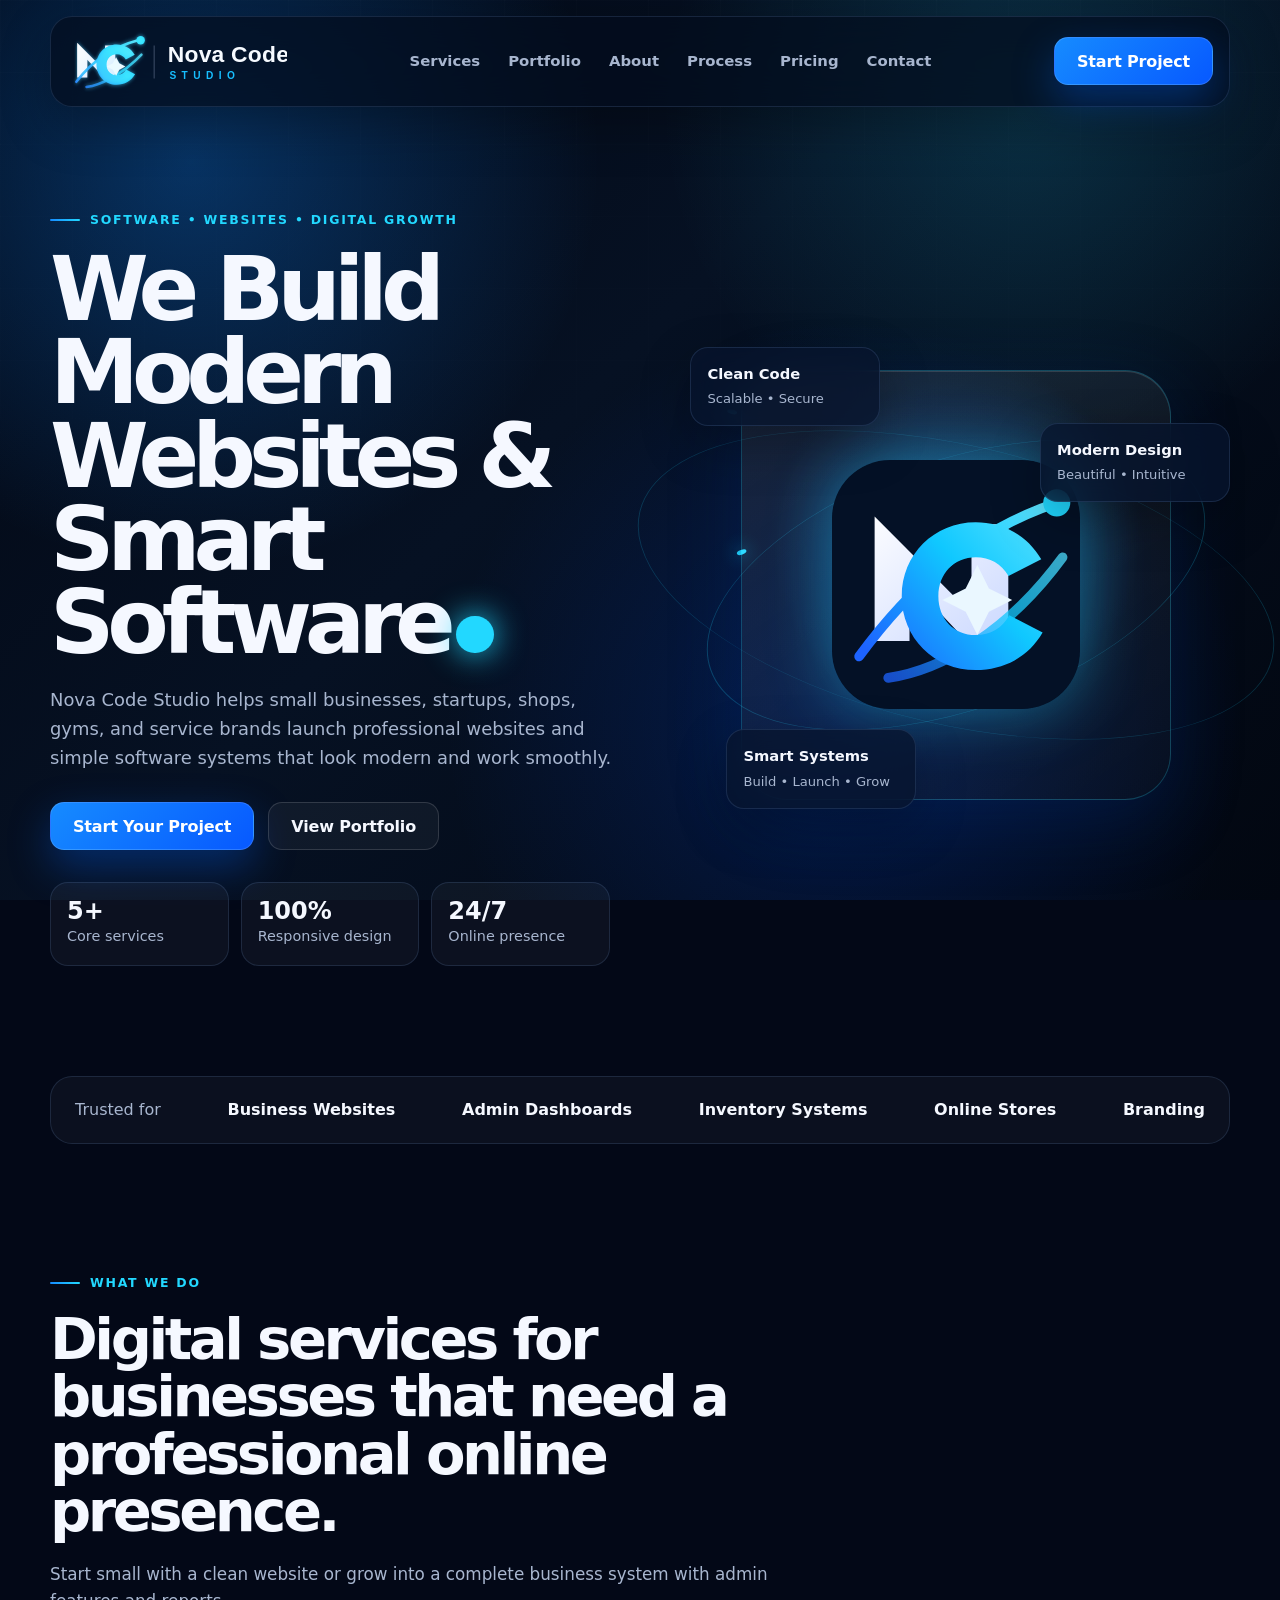
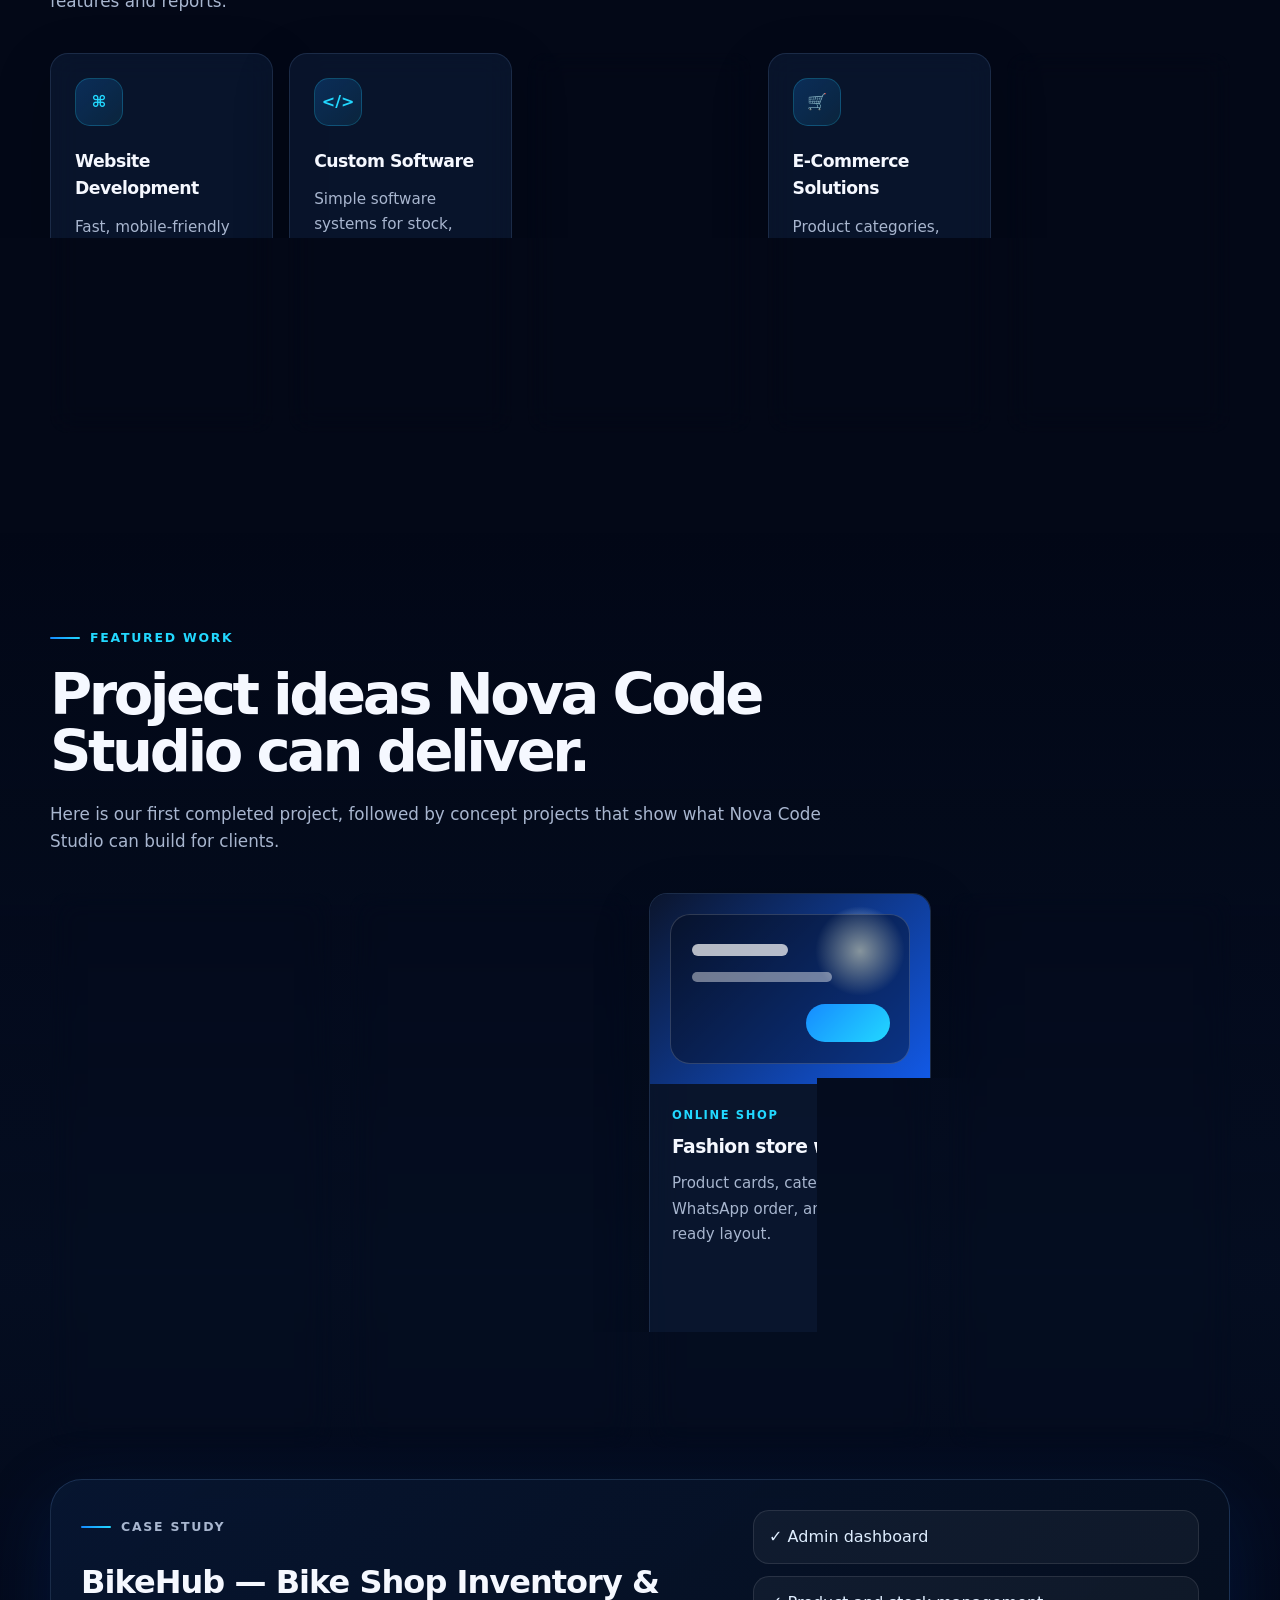
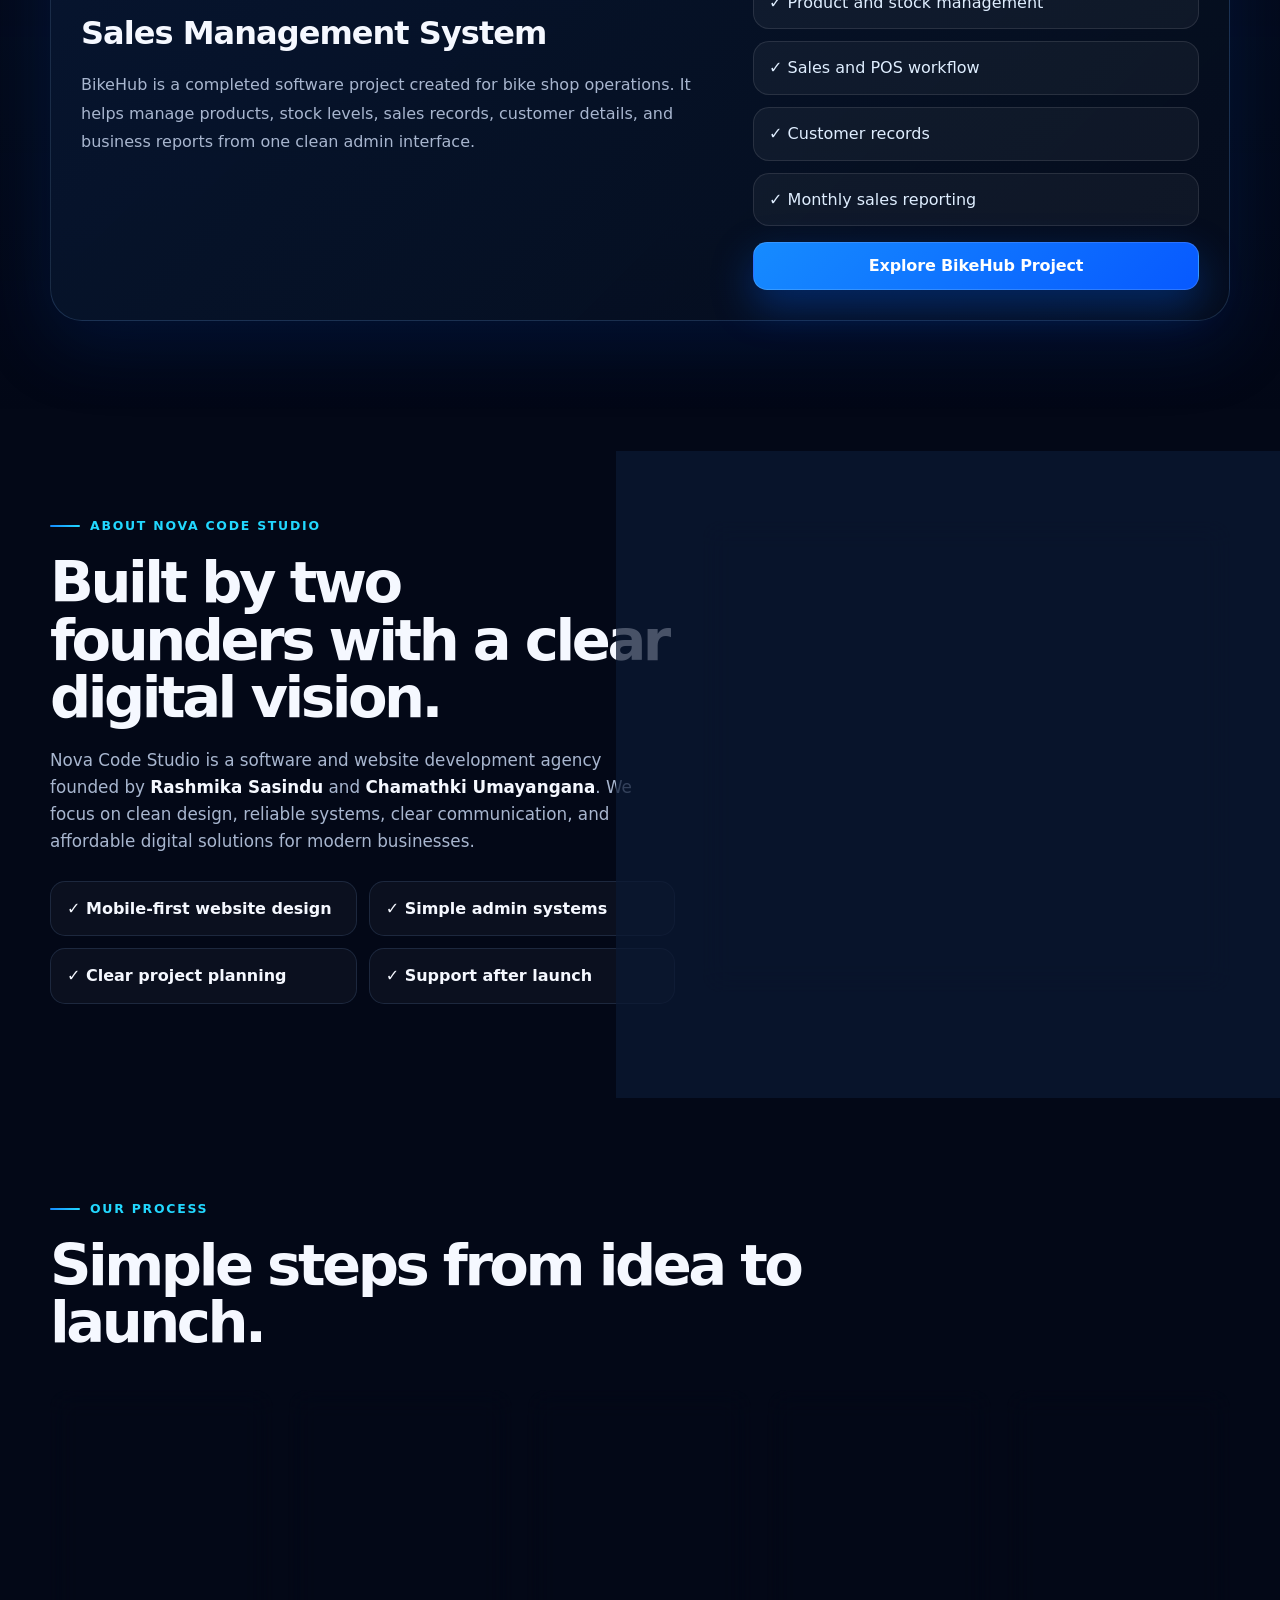
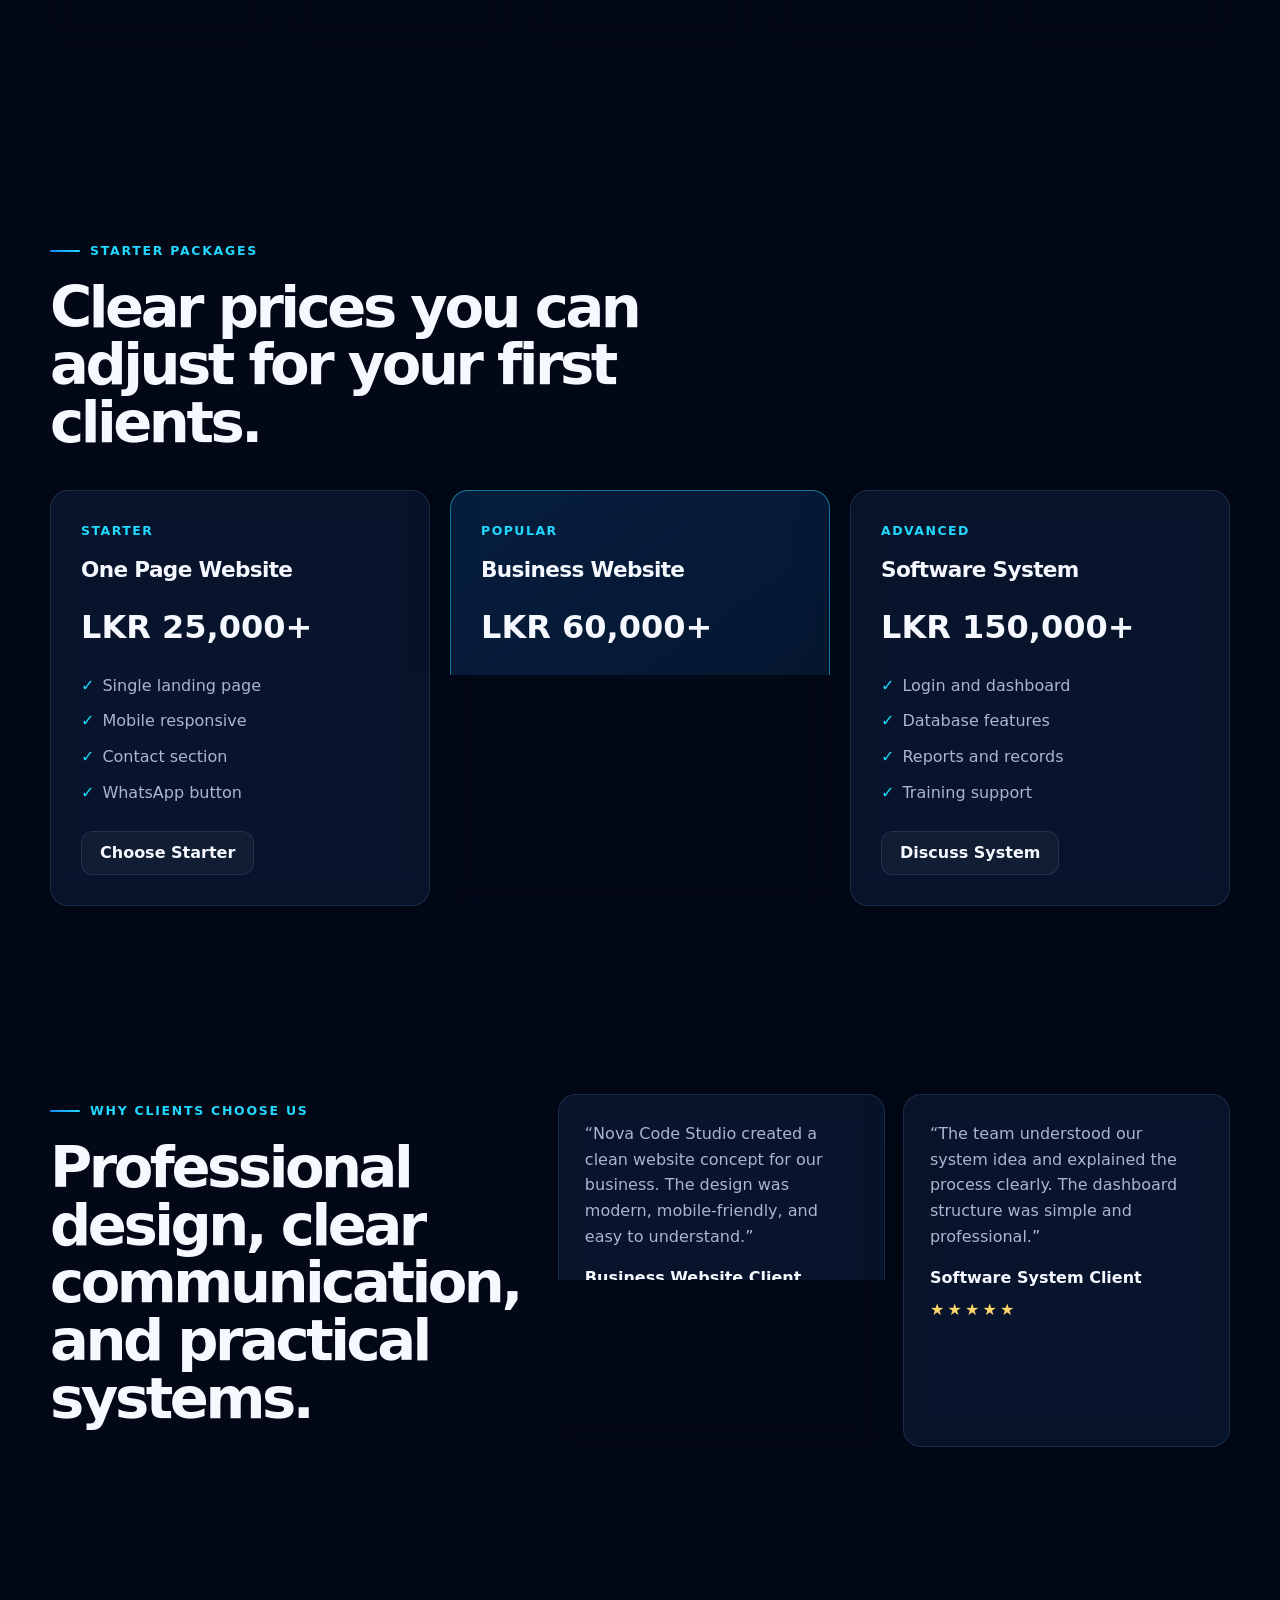
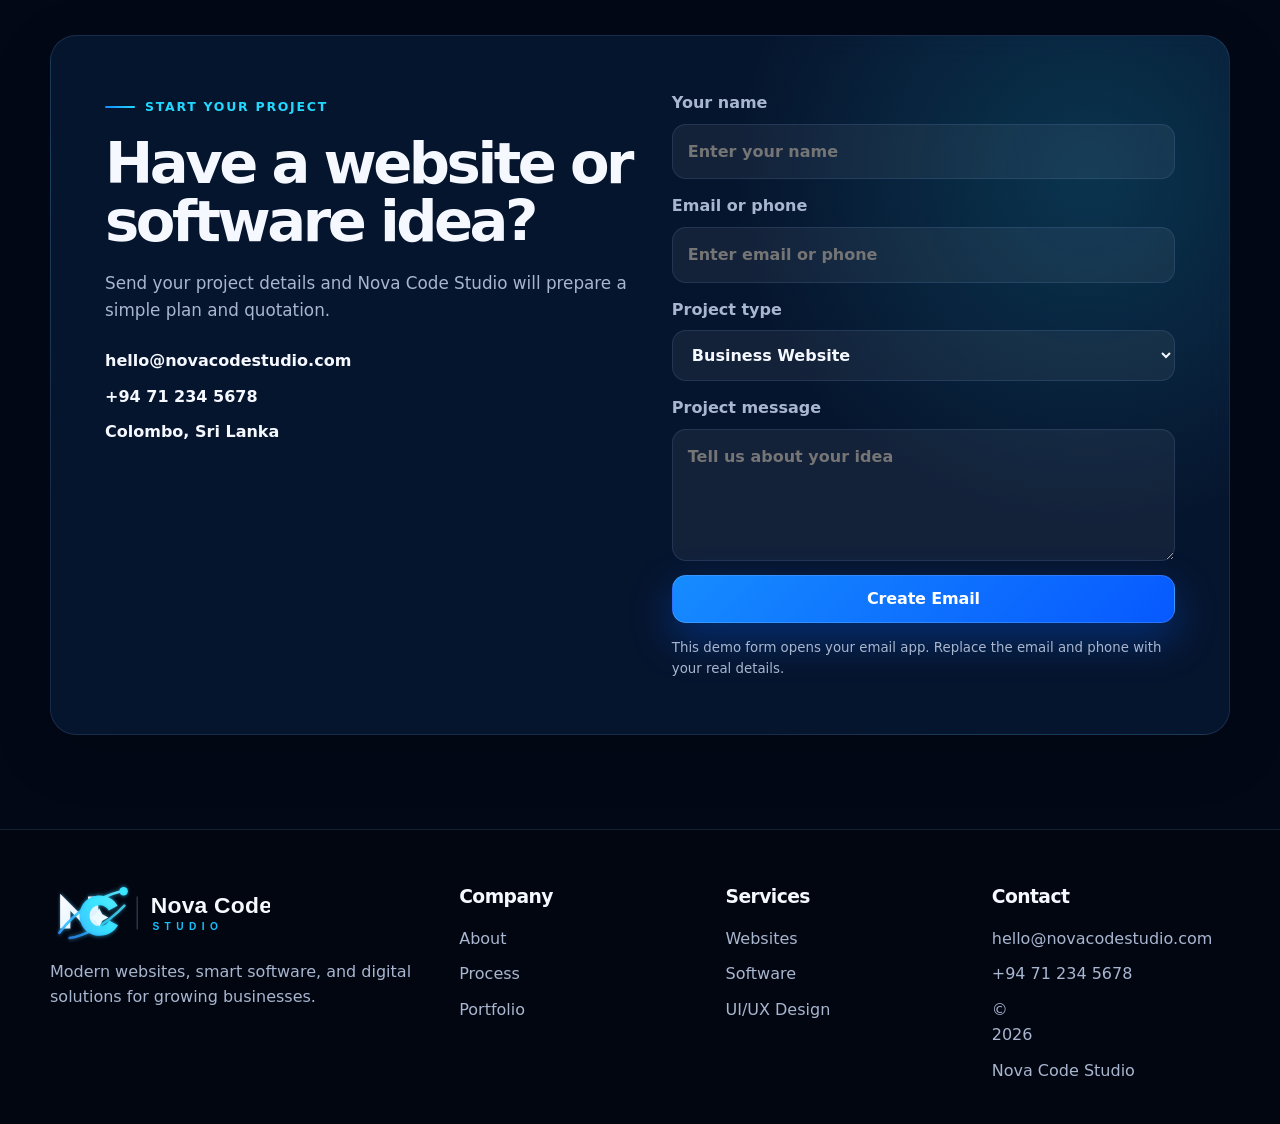
==== commit 88bc0a58: "Add files via upload" ====
--- a/index.html
+++ b/index.html
@@ -140,9 +140,10 @@
         </div>
 
         <div class="portfolio-grid">
-          <article class="project-card featured-project reveal">
+          <a class="project-card featured-project project-link reveal" href="bikehub.html" aria-label="Explore BikeHub Inventory and POS System project">
             <div class="project-preview bikehub">
               <span></span><span></span><span></span><span></span>
+              <strong class="project-explore-badge">Explore project →</strong>
             </div>
             <div class="project-body">
               <p>Completed Project</p>
@@ -155,7 +156,7 @@
                 <small>POS</small>
               </div>
             </div>
-          </article>
+          </a>
           <article class="project-card reveal">
             <div class="project-preview gym">
               <span></span><span></span><span></span>
@@ -202,6 +203,7 @@
             <span>✓ Sales and POS workflow</span>
             <span>✓ Customer records</span>
             <span>✓ Monthly sales reporting</span>
+            <a class="btn primary case-study-button" href="bikehub.html">Explore BikeHub Project</a>
           </div>
         </div>
       </div>
--- a/styles.css
+++ b/styles.css
@@ -709,3 +709,232 @@
 @media (max-width: 760px) {
   .case-study-card { grid-template-columns: 1fr; padding: 22px; }
 }
+
+/* BikeHub portfolio link and project page */
+:root { --radius-lg: 32px; }
+.project-link {
+  display: block;
+  color: inherit;
+}
+.project-explore-badge {
+  position: absolute;
+  right: 22px;
+  bottom: 24px;
+  z-index: 2;
+  display: inline-flex;
+  align-items: center;
+  min-height: 36px;
+  padding: 0 12px;
+  border-radius: 999px;
+  background: rgba(3,8,23,.74);
+  border: 1px solid rgba(34,216,255,.35);
+  color: #e9fbff;
+  font-size: .76rem;
+  letter-spacing: .03em;
+  box-shadow: 0 14px 34px rgba(0,0,0,.22);
+}
+.case-study-button { width: 100%; margin-top: 4px; }
+.project-page-header {
+  min-height: auto;
+  position: relative;
+  overflow: hidden;
+  padding-bottom: 42px;
+}
+.project-page-header::before {
+  content: "";
+  position: absolute;
+  inset: 0;
+  background:
+    linear-gradient(rgba(255,255,255,.035) 1px, transparent 1px),
+    linear-gradient(90deg, rgba(255,255,255,.035) 1px, transparent 1px);
+  background-size: 72px 72px;
+  mask-image: linear-gradient(to bottom, black, transparent 86%);
+  opacity: .35;
+}
+.project-hero {
+  position: relative;
+  z-index: 2;
+  display: grid;
+  grid-template-columns: minmax(0, .88fr) minmax(420px, 1fr);
+  gap: 42px;
+  align-items: center;
+  padding: 78px 0 56px;
+}
+.project-hero-copy h1 { font-size: clamp(2.7rem, 7vw, 5.8rem); }
+.back-link {
+  display: inline-flex;
+  margin-bottom: 22px;
+  color: var(--cyan);
+  font-weight: 900;
+}
+.bikehub-system-frame {
+  border: 1px solid rgba(120,180,255,.2);
+  border-radius: 28px;
+  overflow: hidden;
+  background: rgba(5, 15, 34, .82);
+  box-shadow: var(--shadow);
+  backdrop-filter: blur(18px);
+}
+.window-bar {
+  min-height: 54px;
+  display: flex;
+  align-items: center;
+  gap: 10px;
+  padding: 0 18px;
+  border-bottom: 1px solid var(--line);
+  background: rgba(255,255,255,.04);
+}
+.window-bar span {
+  width: 11px;
+  height: 11px;
+  border-radius: 50%;
+  background: rgba(255,255,255,.36);
+}
+.window-bar span:nth-child(1) { background: #ff6b6b; }
+.window-bar span:nth-child(2) { background: #ffd166; }
+.window-bar span:nth-child(3) { background: #22d8ff; }
+.window-bar strong { margin-left: 8px; color: var(--muted); font-size: .88rem; }
+.dashboard-preview {
+  min-height: 430px;
+  display: grid;
+  grid-template-columns: 165px 1fr;
+}
+.dashboard-preview aside {
+  padding: 24px 18px;
+  background: rgba(2, 8, 20, .75);
+  border-right: 1px solid var(--line);
+}
+.dashboard-preview aside h3 { color: var(--cyan); margin-bottom: 22px; }
+.dashboard-preview aside p {
+  padding: 10px 12px;
+  border-radius: 12px;
+  color: var(--muted);
+  margin-bottom: 8px;
+  background: rgba(255,255,255,.035);
+}
+.dashboard-preview main { padding: 24px; }
+.dash-title {
+  display: flex;
+  align-items: center;
+  justify-content: space-between;
+  gap: 16px;
+  margin-bottom: 18px;
+}
+.dash-title strong { font-size: 1.25rem; }
+.dash-title span { color: var(--muted); font-size: .86rem; }
+.metric-grid {
+  display: grid;
+  grid-template-columns: repeat(3, minmax(0, 1fr));
+  gap: 12px;
+}
+.metric-grid div,
+.chart-card,
+.table-card {
+  border: 1px solid rgba(255,255,255,.1);
+  border-radius: 16px;
+  background: rgba(255,255,255,.045);
+}
+.metric-grid div { padding: 16px; }
+.metric-grid span { display: block; color: var(--muted); font-size: .78rem; margin-bottom: 6px; }
+.metric-grid strong { font-size: 1.45rem; color: #e9fbff; }
+.chart-card {
+  margin-top: 16px;
+  min-height: 155px;
+  padding: 24px;
+  display: flex;
+  align-items: end;
+  gap: 14px;
+}
+.chart-card span {
+  flex: 1;
+  border-radius: 12px 12px 4px 4px;
+  background: linear-gradient(180deg, var(--cyan), var(--blue));
+  opacity: .78;
+}
+.chart-card span:nth-child(1) { height: 44%; }
+.chart-card span:nth-child(2) { height: 62%; }
+.chart-card span:nth-child(3) { height: 38%; }
+.chart-card span:nth-child(4) { height: 78%; }
+.chart-card span:nth-child(5) { height: 58%; }
+.table-card {
+  margin-top: 16px;
+  padding: 18px;
+  display: grid;
+  gap: 12px;
+}
+.table-card span {
+  display: block;
+  height: 13px;
+  border-radius: 999px;
+  background: rgba(255,255,255,.16);
+}
+.table-card span:nth-child(2) { width: 84%; }
+.table-card span:nth-child(3) { width: 92%; }
+.table-card span:nth-child(4) { width: 72%; }
+.project-detail-grid,
+.tech-grid {
+  display: grid;
+  grid-template-columns: repeat(4, minmax(0, 1fr));
+  gap: 18px;
+}
+.tech-grid { grid-template-columns: repeat(3, minmax(0, 1fr)); }
+.detail-card,
+.tech-card {
+  padding: 26px;
+  min-height: 230px;
+  border: 1px solid var(--line);
+  border-radius: var(--radius-sm);
+  background: var(--card);
+  box-shadow: 0 18px 58px rgba(0,0,0,.18);
+}
+.detail-card strong {
+  display: block;
+  color: var(--cyan);
+  font-size: 2rem;
+  margin-bottom: 18px;
+}
+.detail-card p,
+.tech-card p,
+.showcase-copy p { color: var(--muted); }
+.bikehub-showcase {
+  background: linear-gradient(180deg, transparent, rgba(9,29,62,.28), transparent);
+}
+.showcase-grid {
+  display: grid;
+  grid-template-columns: minmax(0, .9fr) minmax(360px, .74fr);
+  gap: 34px;
+  align-items: center;
+}
+.screen-stack {
+  display: grid;
+  gap: 16px;
+}
+.screen-stack article {
+  padding: 22px;
+  border: 1px solid var(--line);
+  border-radius: 20px;
+  background: rgba(255,255,255,.045);
+  box-shadow: 0 18px 46px rgba(0,0,0,.18);
+}
+.screen-stack article:nth-child(2) { transform: translateX(34px); }
+.screen-stack span {
+  display: inline-flex;
+  margin-bottom: 10px;
+  color: var(--cyan);
+  font-weight: 900;
+  text-transform: uppercase;
+  letter-spacing: .12em;
+  font-size: .72rem;
+}
+.screen-stack p { color: var(--muted); margin-bottom: 0; }
+@media (max-width: 1080px) {
+  .project-hero, .showcase-grid { grid-template-columns: 1fr; }
+  .project-detail-grid { grid-template-columns: repeat(2, minmax(0, 1fr)); }
+}
+@media (max-width: 720px) {
+  .dashboard-preview { grid-template-columns: 1fr; }
+  .dashboard-preview aside { display: none; }
+  .metric-grid, .project-detail-grid, .tech-grid { grid-template-columns: 1fr; }
+  .project-hero { padding-top: 56px; }
+  .screen-stack article:nth-child(2) { transform: none; }
+}
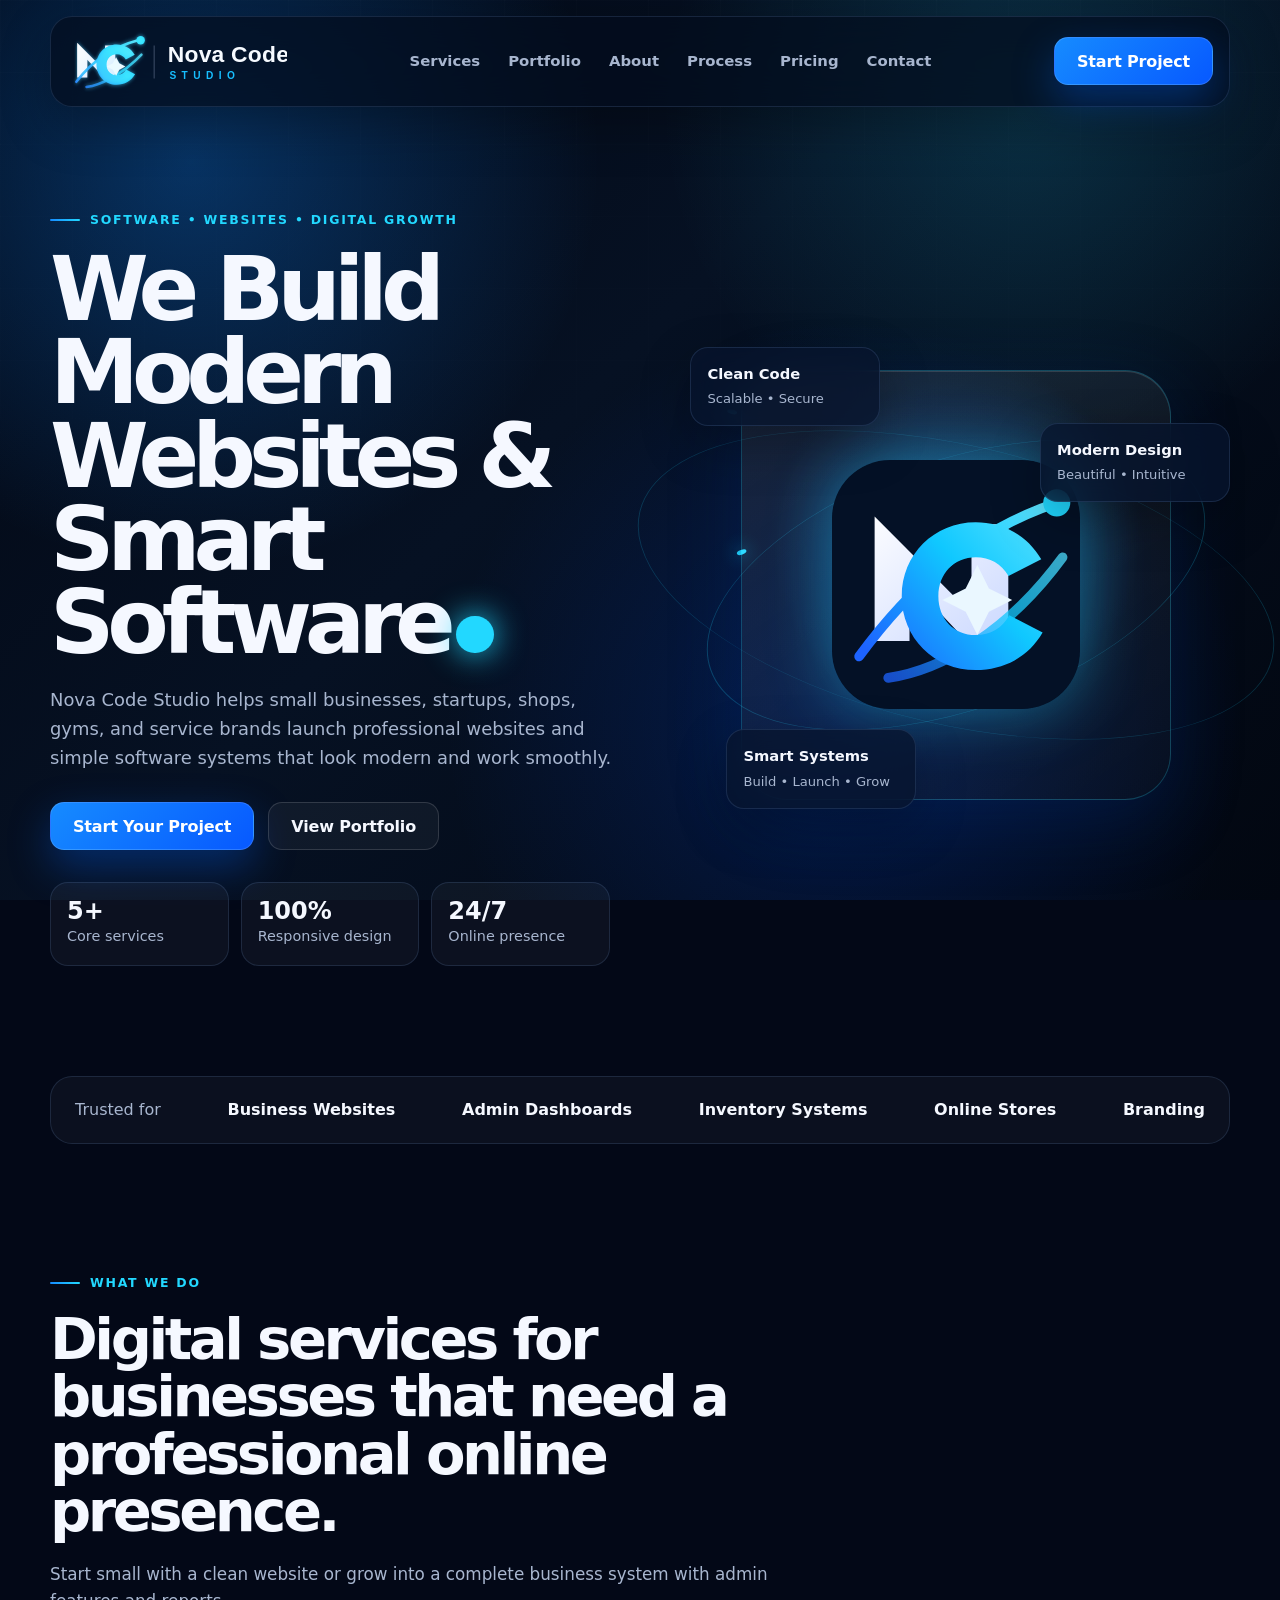
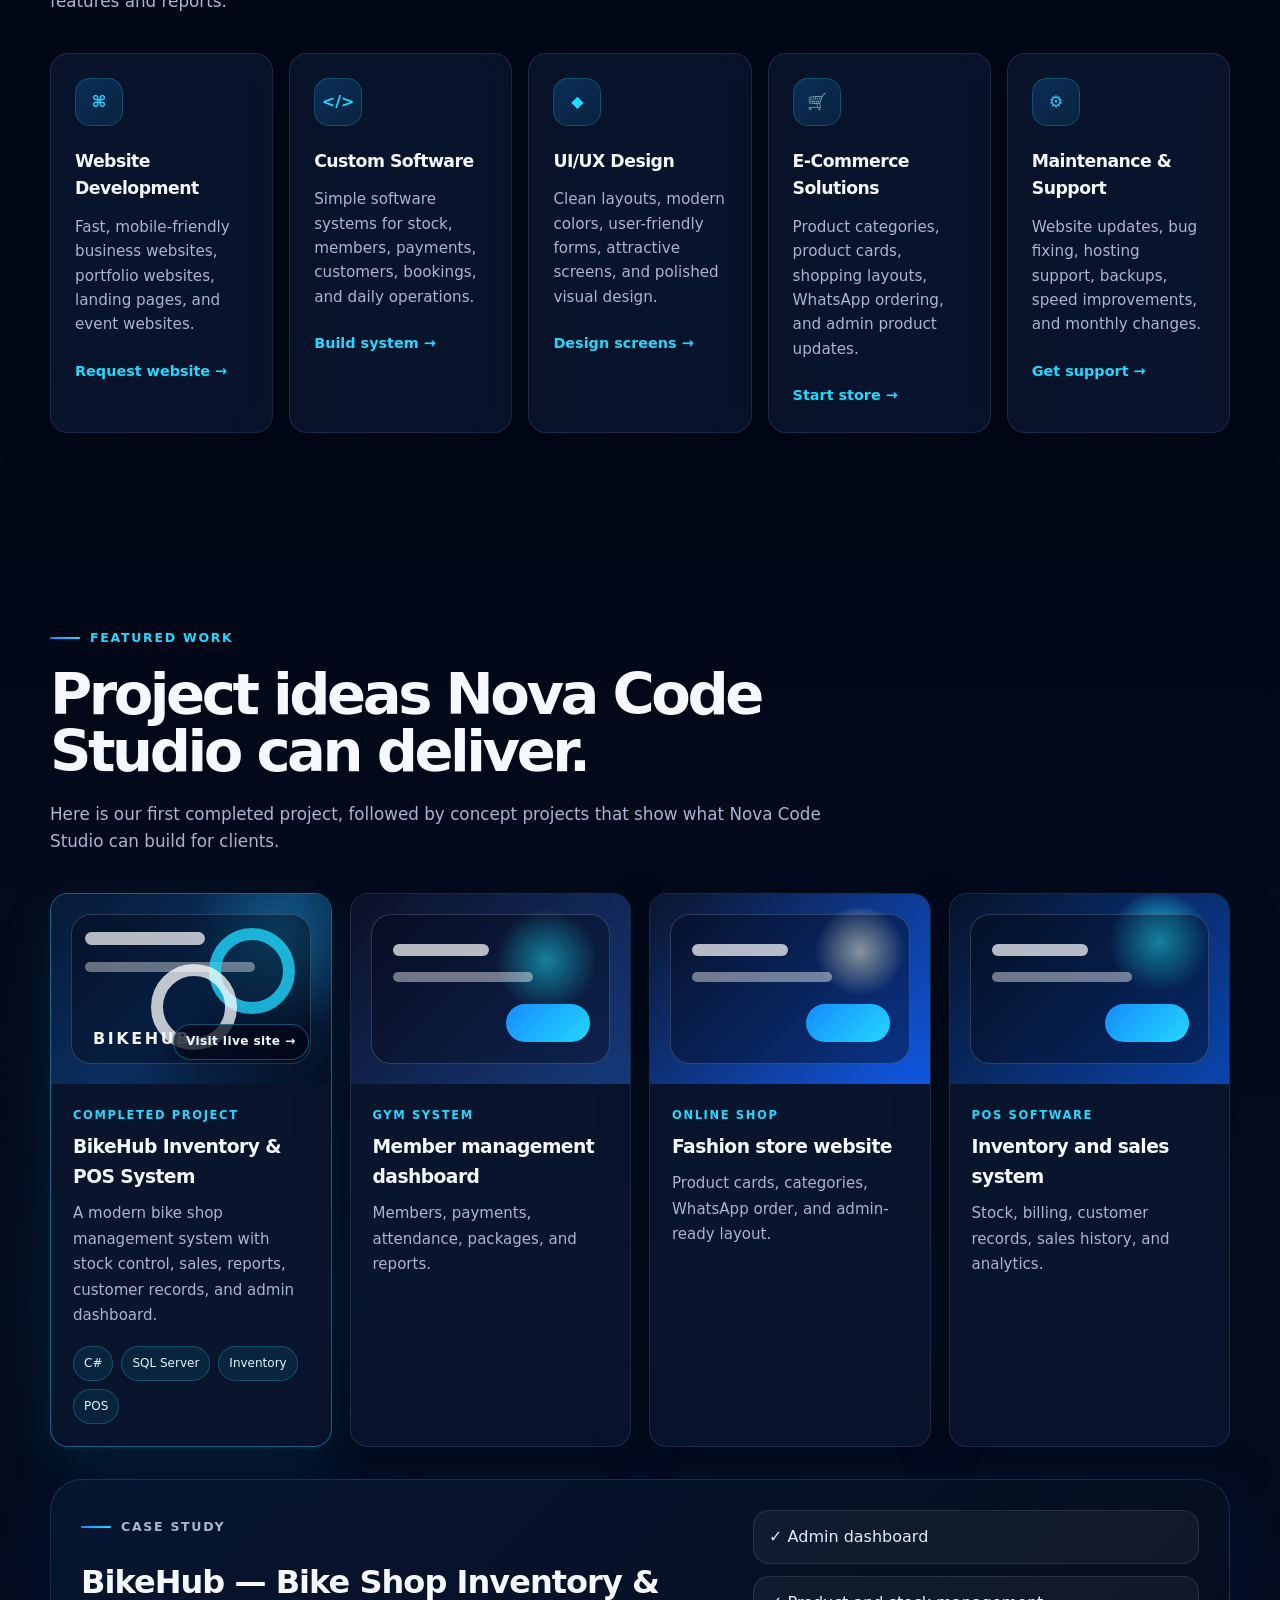
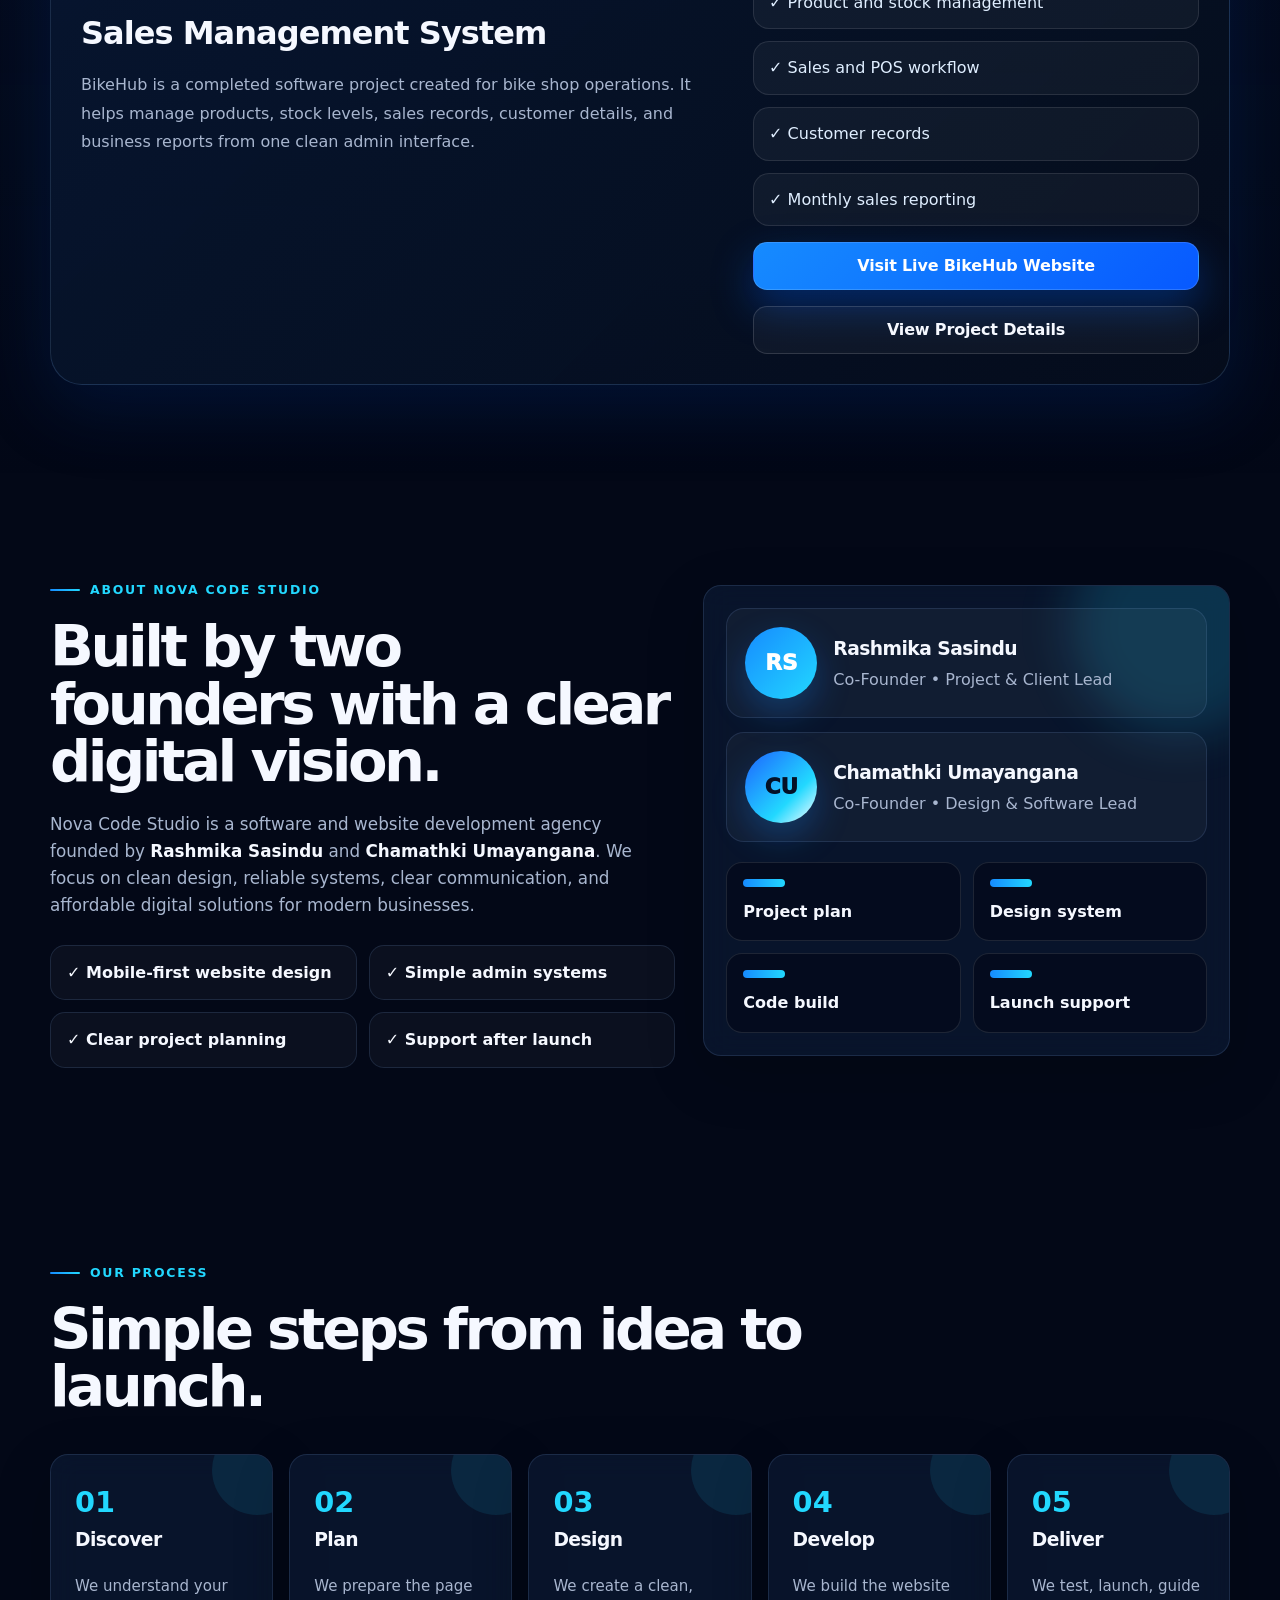
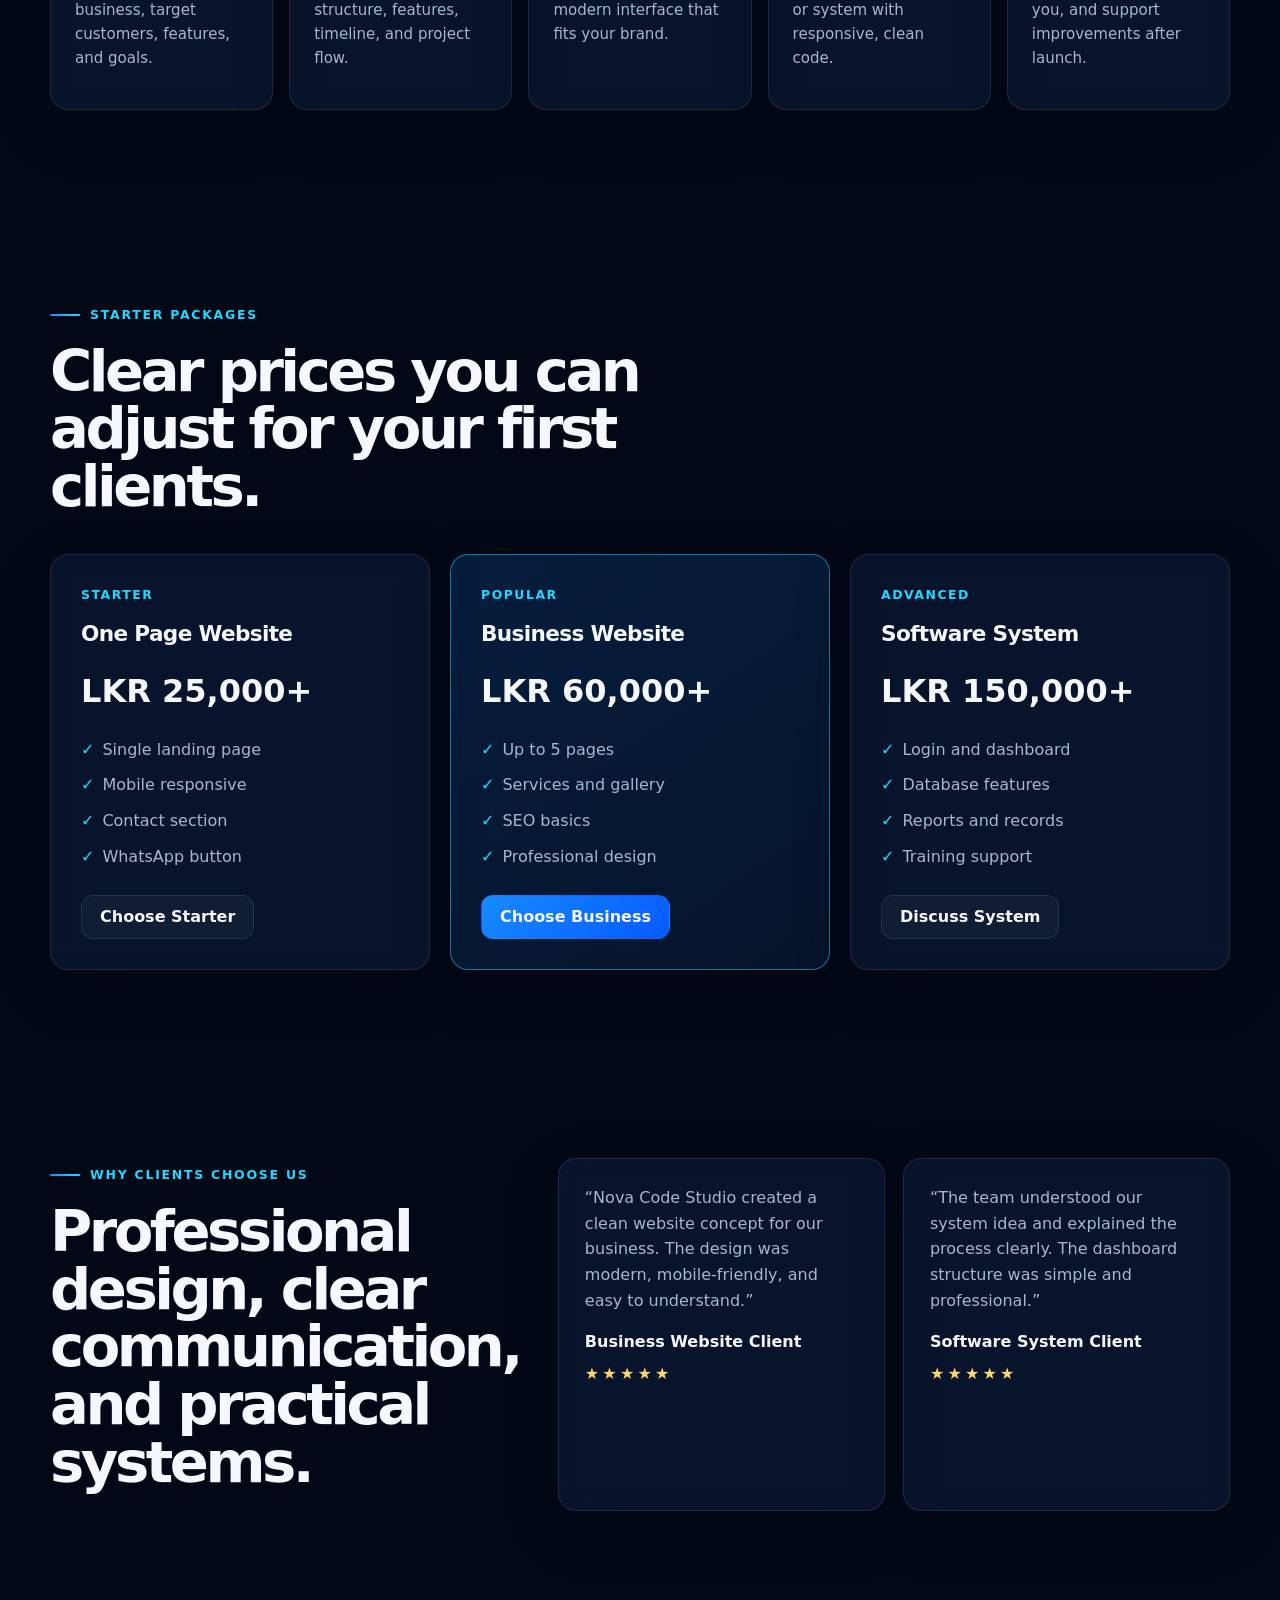
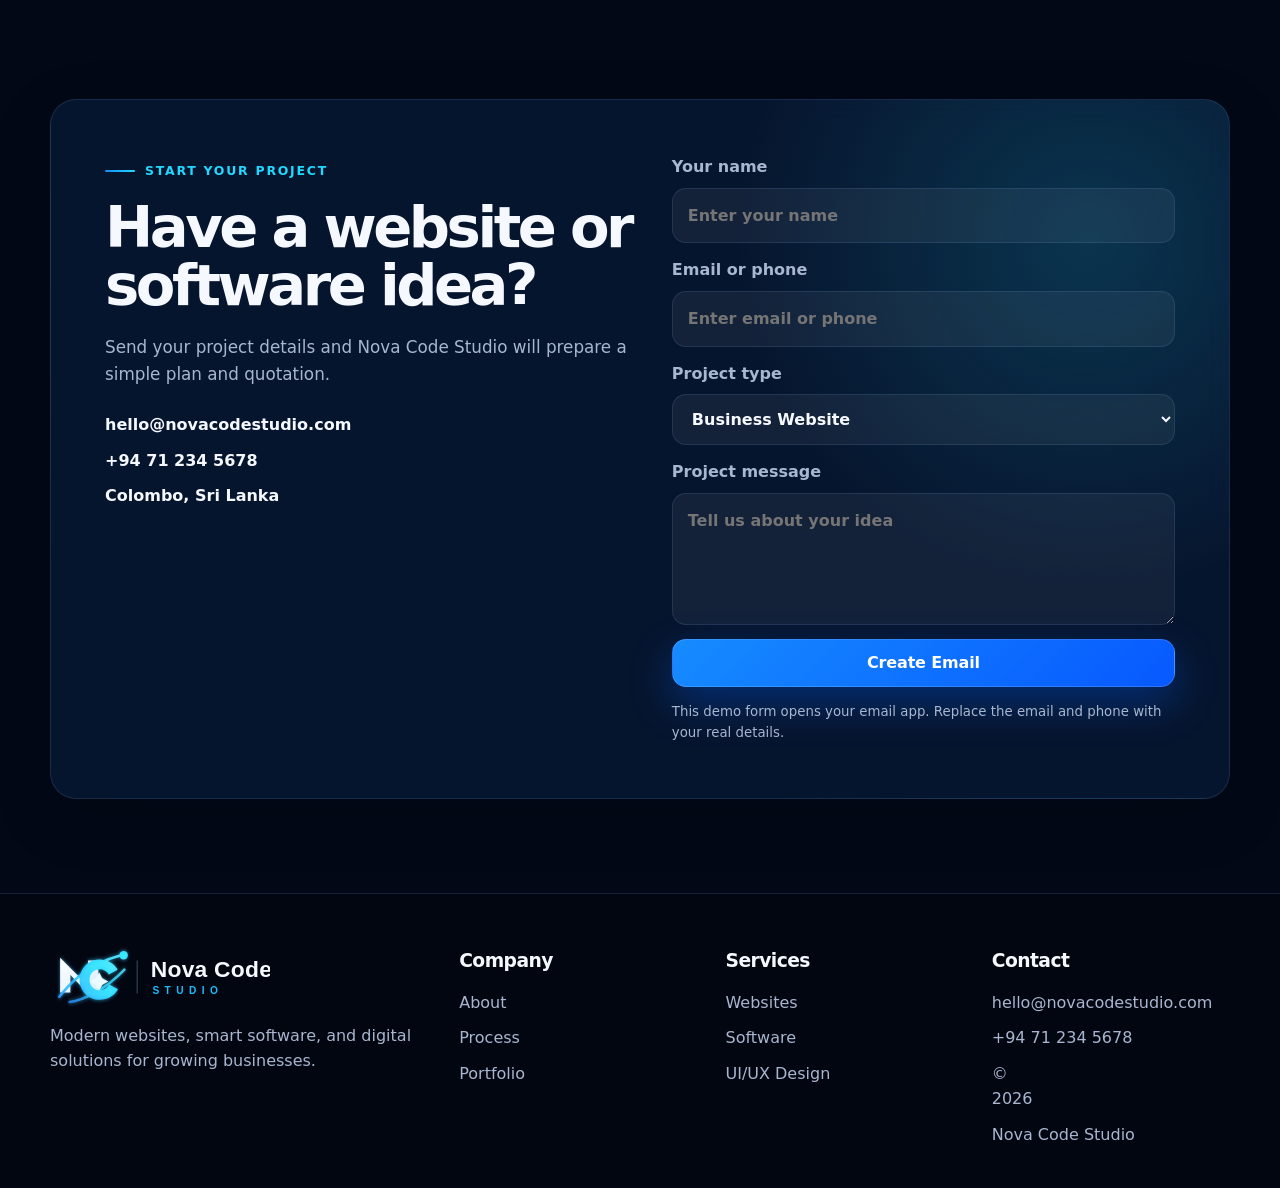
==== commit 0e4de587: "Add files via upload" ====
--- a/index.html
+++ b/index.html
@@ -140,10 +140,10 @@
         </div>
 
         <div class="portfolio-grid">
-          <a class="project-card featured-project project-link reveal" href="bikehub.html" aria-label="Explore BikeHub Inventory and POS System project">
+          <a class="project-card featured-project project-link reveal" href="http://bikehubmotors.lk/" target="_blank" rel="noopener noreferrer" aria-label="Visit the live BikeHub Motors website">
             <div class="project-preview bikehub">
               <span></span><span></span><span></span><span></span>
-              <strong class="project-explore-badge">Explore project →</strong>
+              <strong class="project-explore-badge">Visit live site →</strong>
             </div>
             <div class="project-body">
               <p>Completed Project</p>
@@ -203,7 +203,8 @@
             <span>✓ Sales and POS workflow</span>
             <span>✓ Customer records</span>
             <span>✓ Monthly sales reporting</span>
-            <a class="btn primary case-study-button" href="bikehub.html">Explore BikeHub Project</a>
+            <a class="btn primary case-study-button" href="http://bikehubmotors.lk/" target="_blank" rel="noopener noreferrer">Visit Live BikeHub Website</a>
+            <a class="btn secondary case-study-button" href="bikehub.html">View Project Details</a>
           </div>
         </div>
       </div>
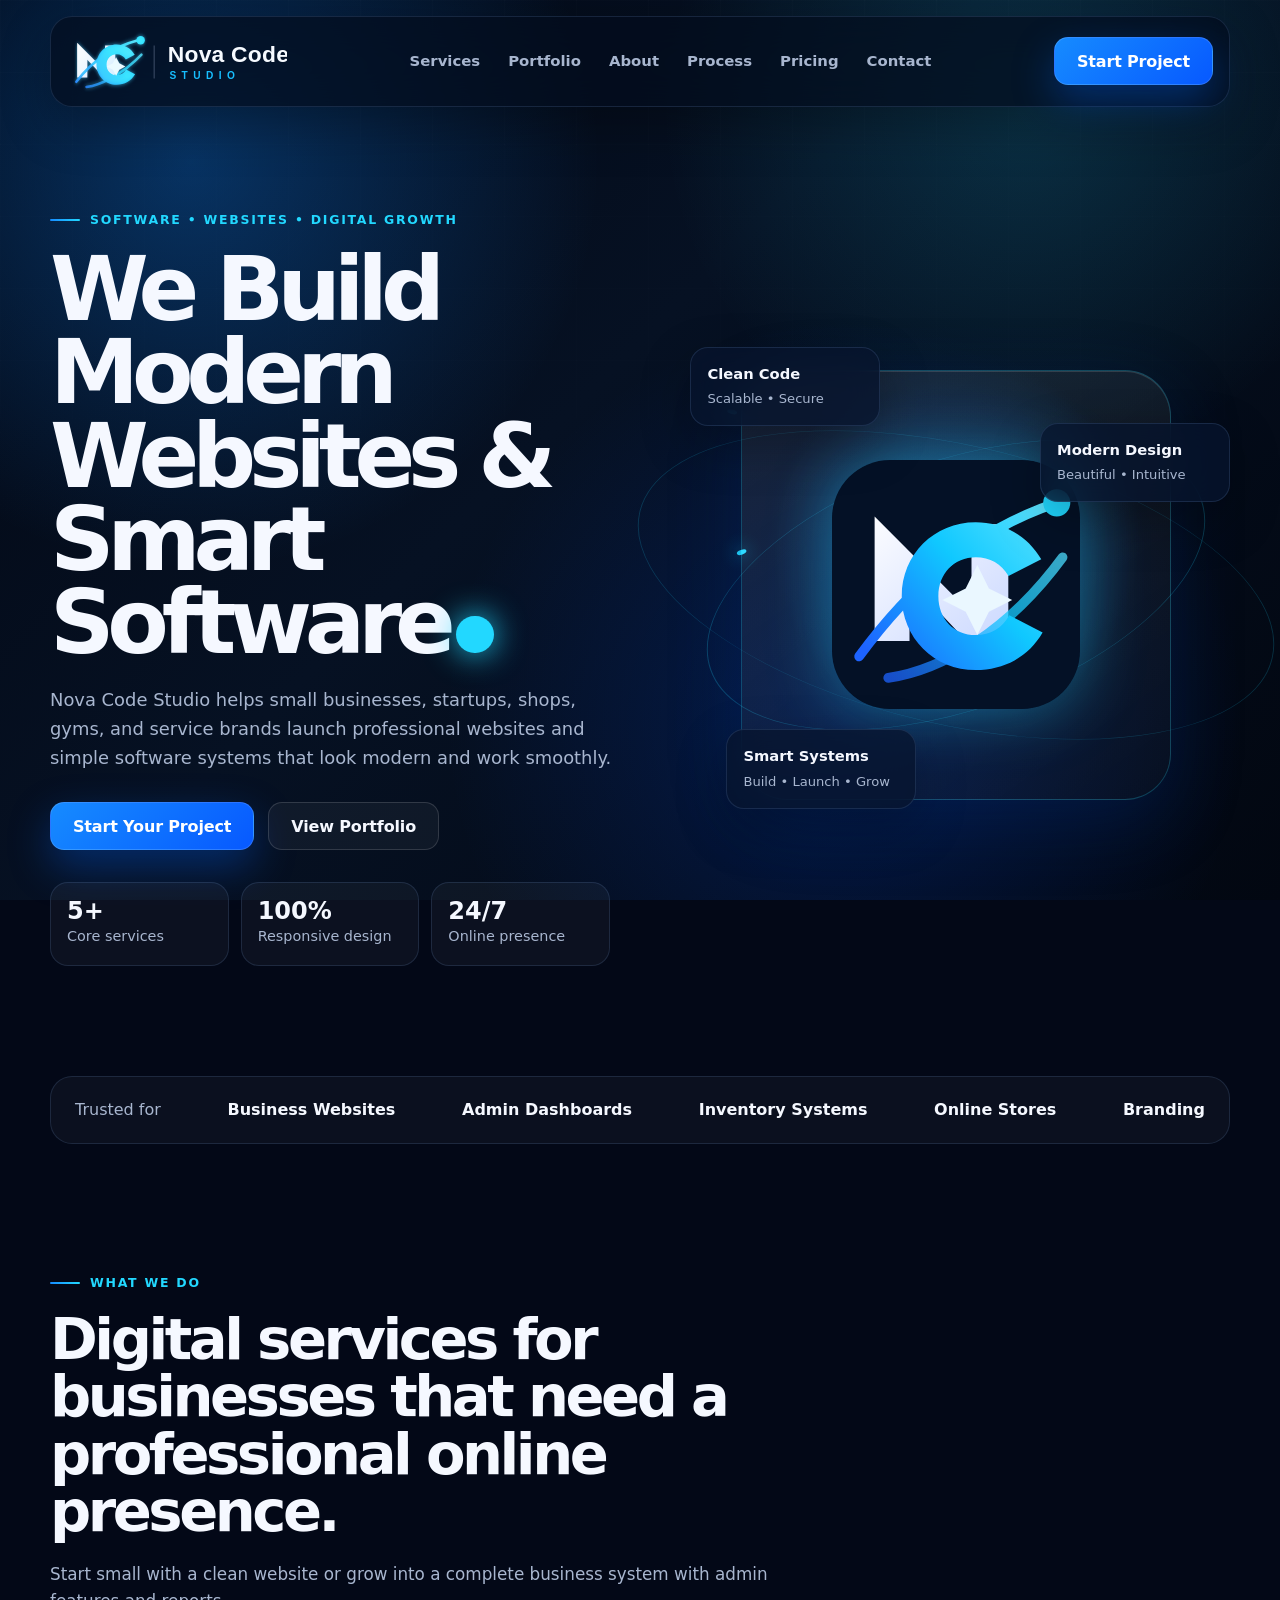
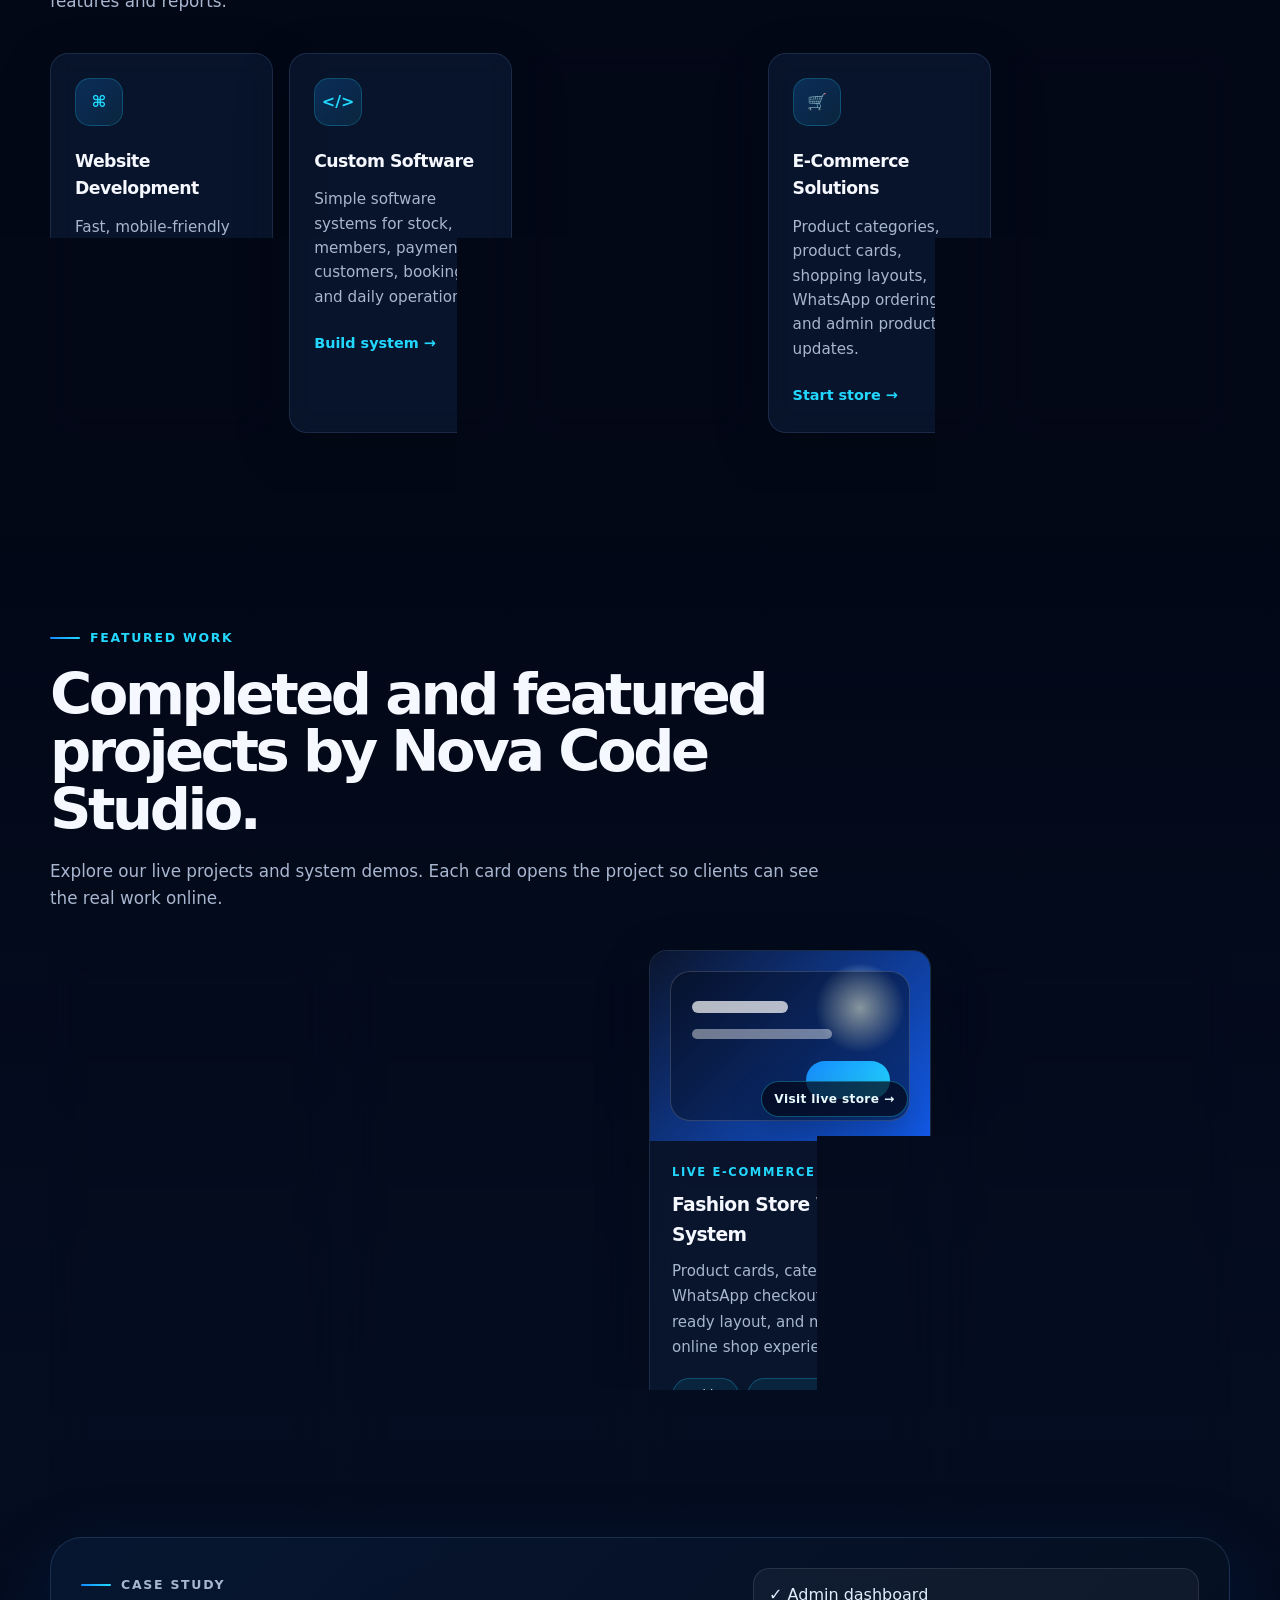
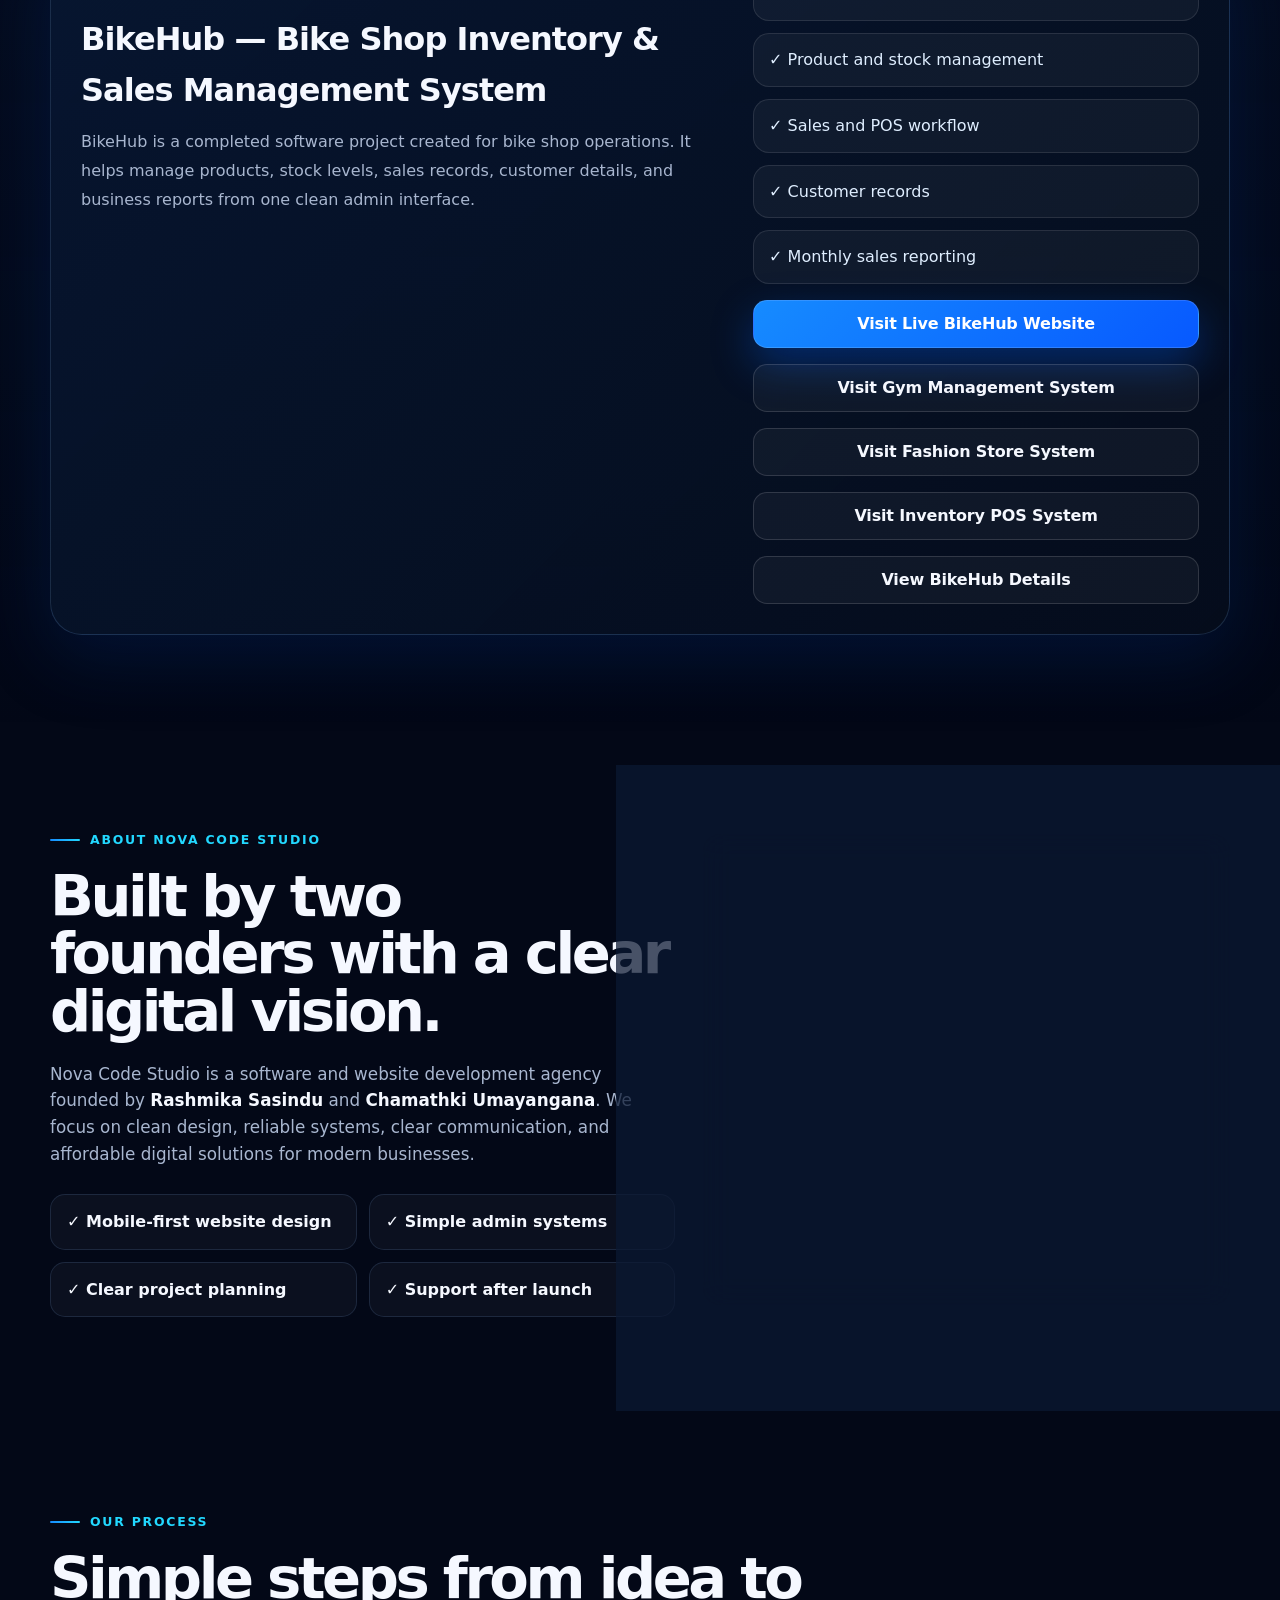
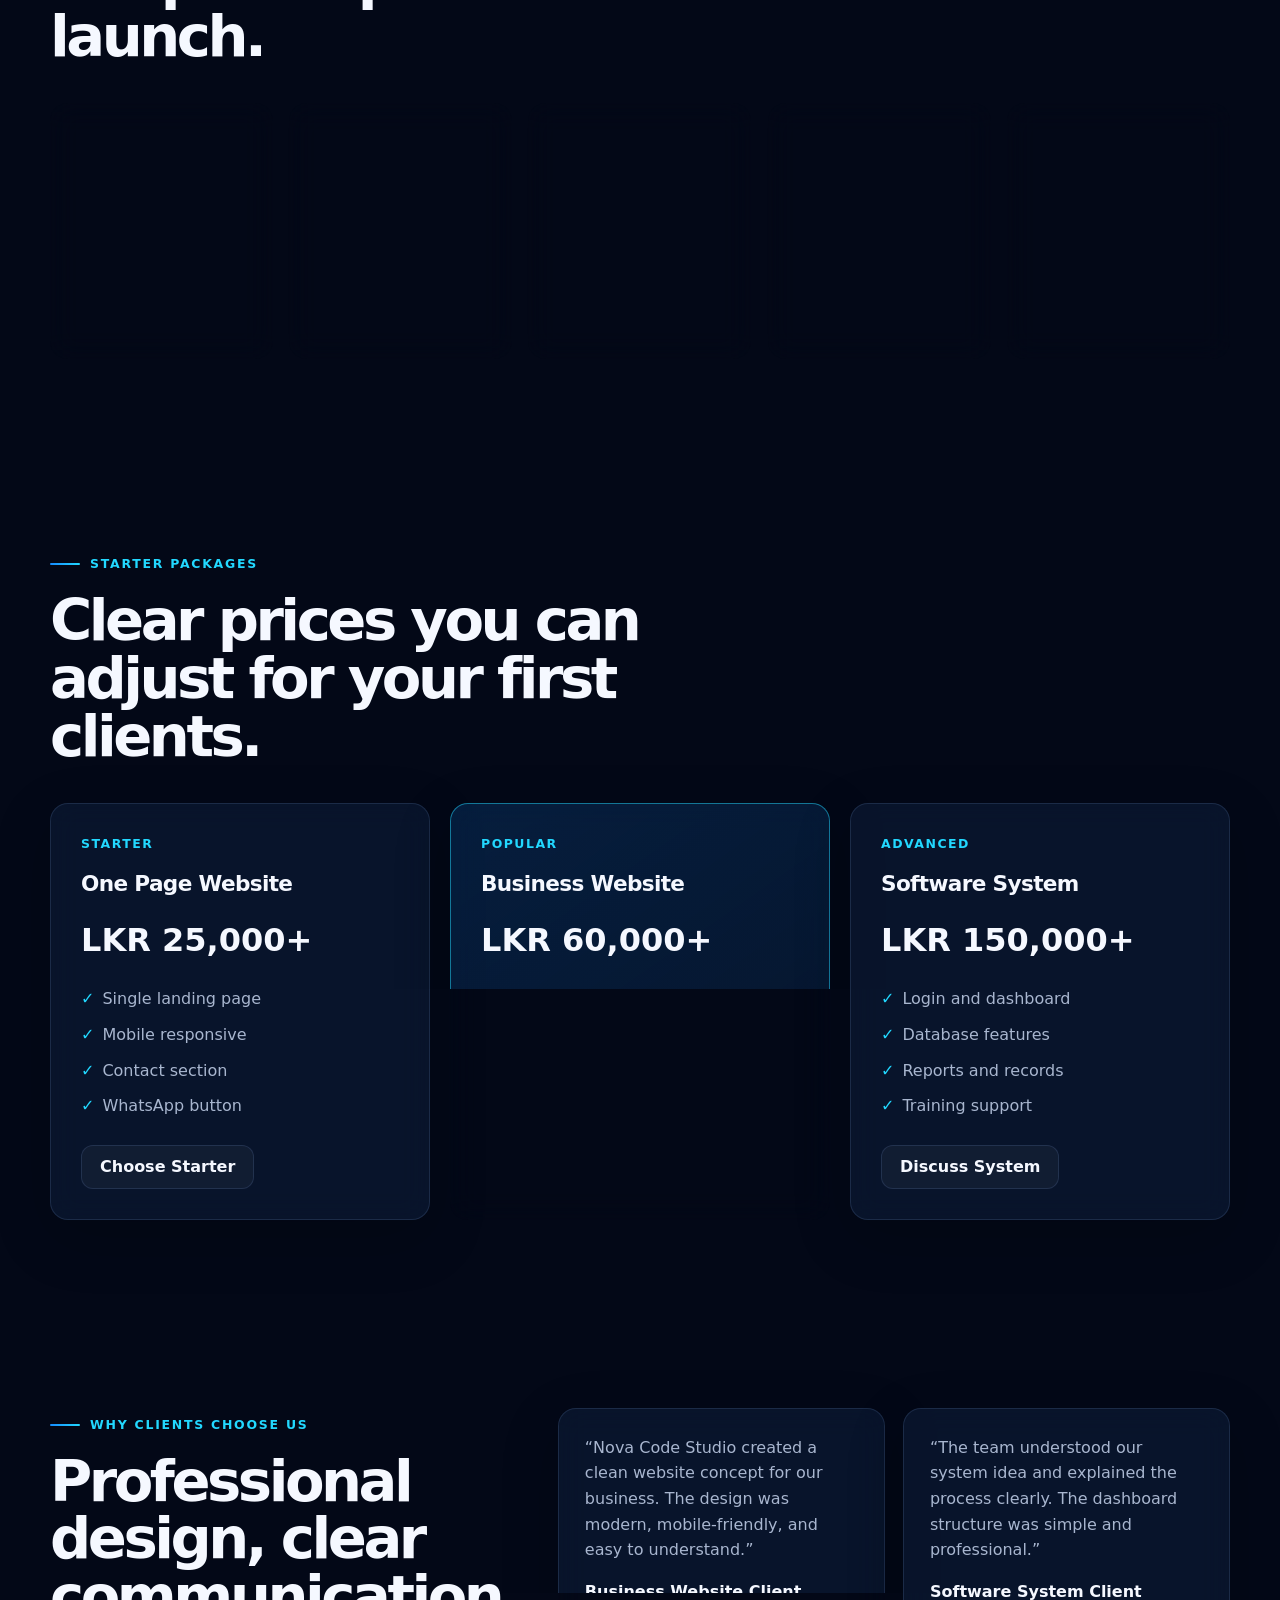
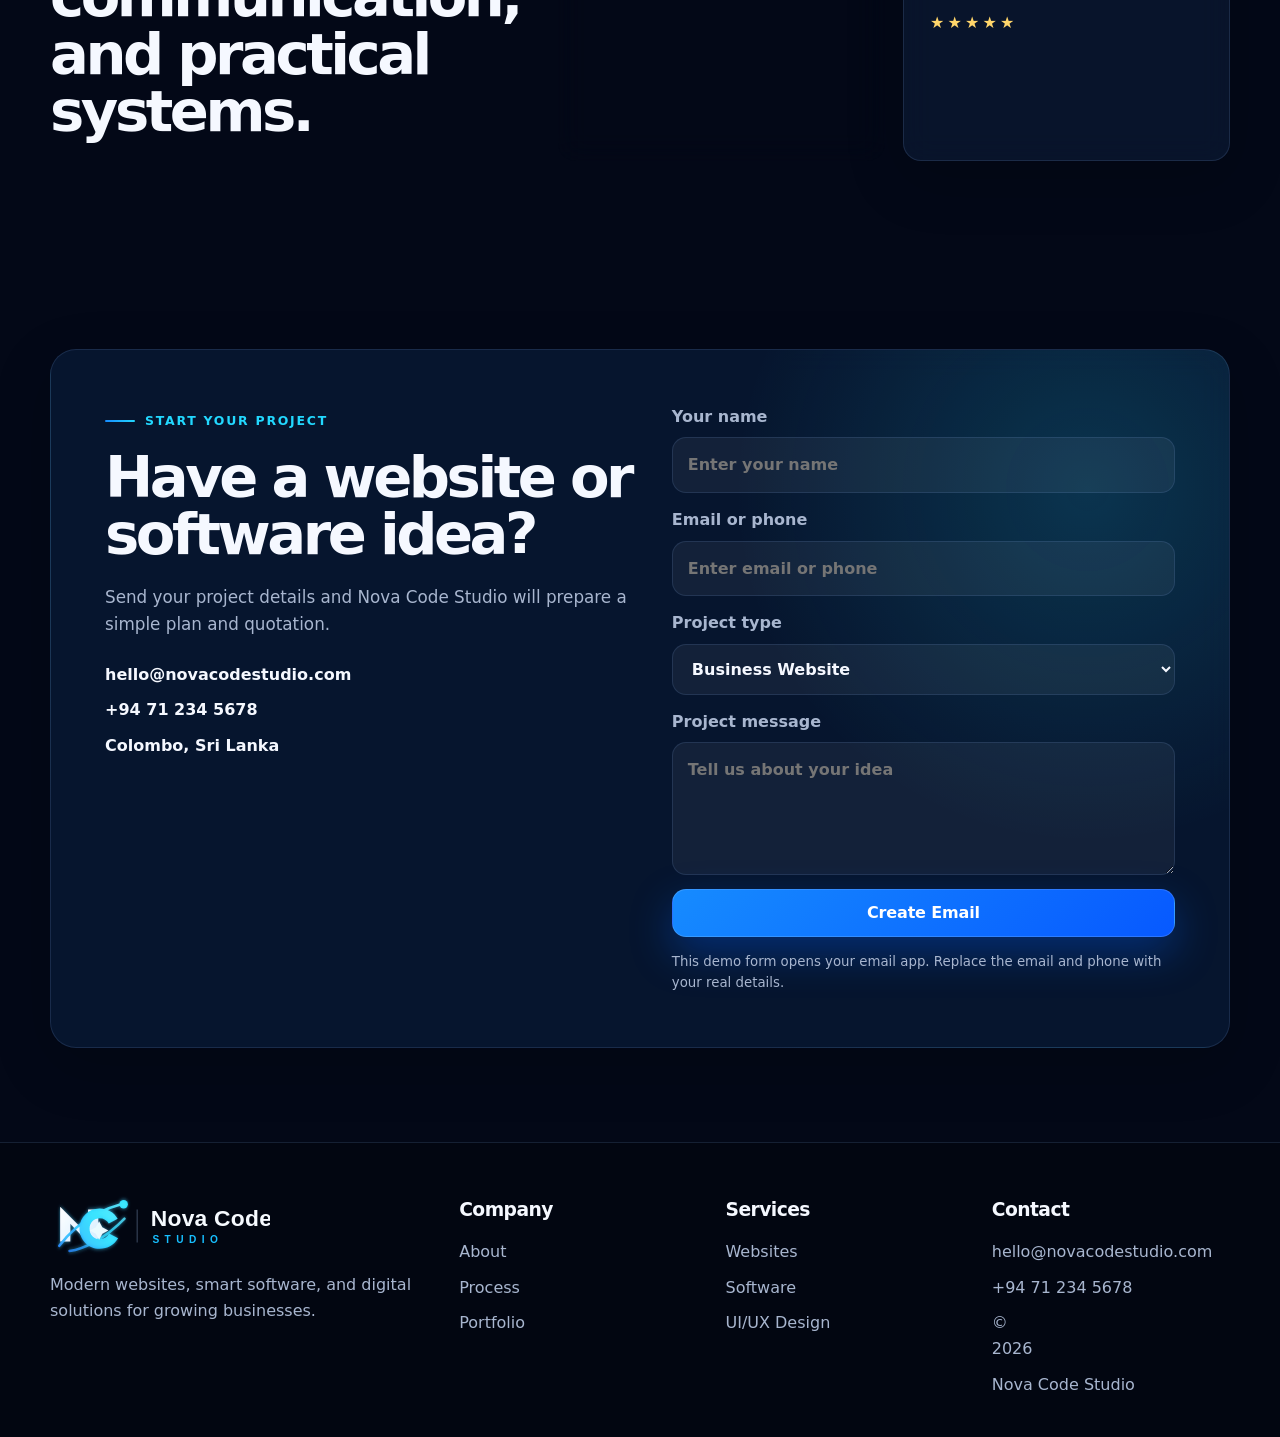
==== commit ee2b840d: "Update index.html" ====
--- a/index.html
+++ b/index.html
@@ -135,8 +135,8 @@
       <div class="container">
         <div class="section-heading reveal">
           <p class="eyebrow"><span></span> Featured work</p>
-          <h2>Project ideas Nova Code Studio can deliver.</h2>
-          <p>Here is our first completed project, followed by concept projects that show what Nova Code Studio can build for clients.</p>
+          <h2>Completed and featured projects by Nova Code Studio.</h2>
+          <p>Explore our live projects and system demos. Each card opens the project so clients can see the real work online.</p>
         </div>
 
         <div class="portfolio-grid">
@@ -157,36 +157,60 @@
               </div>
             </div>
           </a>
-          <article class="project-card reveal">
+
+          <a class="project-card project-link reveal" href="https://rashmikasasindu220-dev.github.io/Gym-Management-Web-System./" target="_blank" rel="noopener noreferrer" aria-label="Visit the live Gym Management Web System">
             <div class="project-preview gym">
               <span></span><span></span><span></span>
+              <strong class="project-explore-badge">Visit live site →</strong>
             </div>
             <div class="project-body">
-              <p>Gym System</p>
-              <h3>Member management dashboard</h3>
-              <span>Members, payments, attendance, packages, and reports.</span>
-            </div>
-          </article>
-          <article class="project-card reveal">
+              <p>Live Web System</p>
+              <h3>Gym Management Web System</h3>
+              <span>Members, payments, attendance, packages, reports, admin dashboard, and business settings.</span>
+              <div class="project-tags">
+                <small>Web App</small>
+                <small>Members</small>
+                <small>Payments</small>
+                <small>Reports</small>
+              </div>
+            </div>
+          </a>
+
+          <a class="project-card project-link reveal" href="https://rashmikasasindu220-dev.github.io/fashion-store-web-system/" target="_blank" rel="noopener noreferrer" aria-label="Visit the live Fashion Store Web System">
             <div class="project-preview shop">
               <span></span><span></span><span></span>
+              <strong class="project-explore-badge">Visit live store →</strong>
             </div>
             <div class="project-body">
-              <p>Online Shop</p>
-              <h3>Fashion store website</h3>
-              <span>Product cards, categories, WhatsApp order, and admin-ready layout.</span>
-            </div>
-          </article>
-          <article class="project-card reveal">
+              <p>Live E-Commerce System</p>
+              <h3>Fashion Store Web System</h3>
+              <span>Product cards, categories, cart, WhatsApp checkout, admin-ready layout, and modern online shop experience.</span>
+              <div class="project-tags">
+                <small>Fashion</small>
+                <small>E-Commerce</small>
+                <small>WhatsApp Order</small>
+                <small>Admin</small>
+              </div>
+            </div>
+          </a>
+
+          <a class="project-card project-link reveal" href="https://rashmikasasindu220-dev.github.io/Inventory-Sales-Web-System./#pos" target="_blank" rel="noopener noreferrer" aria-label="Visit the live Inventory and Sales Web System POS page">
             <div class="project-preview pos">
               <span></span><span></span><span></span>
+              <strong class="project-explore-badge">Visit live POS →</strong>
             </div>
             <div class="project-body">
-              <p>POS Software</p>
-              <h3>Inventory and sales system</h3>
-              <span>Stock, billing, customer records, sales history, and analytics.</span>
-            </div>
-          </article>
+              <p>Live Web System</p>
+              <h3>Inventory & Sales Web System</h3>
+              <span>Stock, billing, customer records, sales history, analytics, export tools, and POS workflow.</span>
+              <div class="project-tags">
+                <small>Inventory</small>
+                <small>Billing</small>
+                <small>POS</small>
+                <small>Analytics</small>
+              </div>
+            </div>
+          </a>
         </div>
 
         <div class="case-study-card reveal">
@@ -204,7 +228,10 @@
             <span>✓ Customer records</span>
             <span>✓ Monthly sales reporting</span>
             <a class="btn primary case-study-button" href="http://bikehubmotors.lk/" target="_blank" rel="noopener noreferrer">Visit Live BikeHub Website</a>
-            <a class="btn secondary case-study-button" href="bikehub.html">View Project Details</a>
+            <a class="btn secondary case-study-button" href="https://rashmikasasindu220-dev.github.io/Gym-Management-Web-System./" target="_blank" rel="noopener noreferrer">Visit Gym Management System</a>
+            <a class="btn secondary case-study-button" href="https://rashmikasasindu220-dev.github.io/fashion-store-web-system/" target="_blank" rel="noopener noreferrer">Visit Fashion Store System</a>
+            <a class="btn secondary case-study-button" href="https://rashmikasasindu220-dev.github.io/Inventory-Sales-Web-System./#pos" target="_blank" rel="noopener noreferrer">Visit Inventory POS System</a>
+            <a class="btn secondary case-study-button" href="bikehub.html">View BikeHub Details</a>
           </div>
         </div>
       </div>
